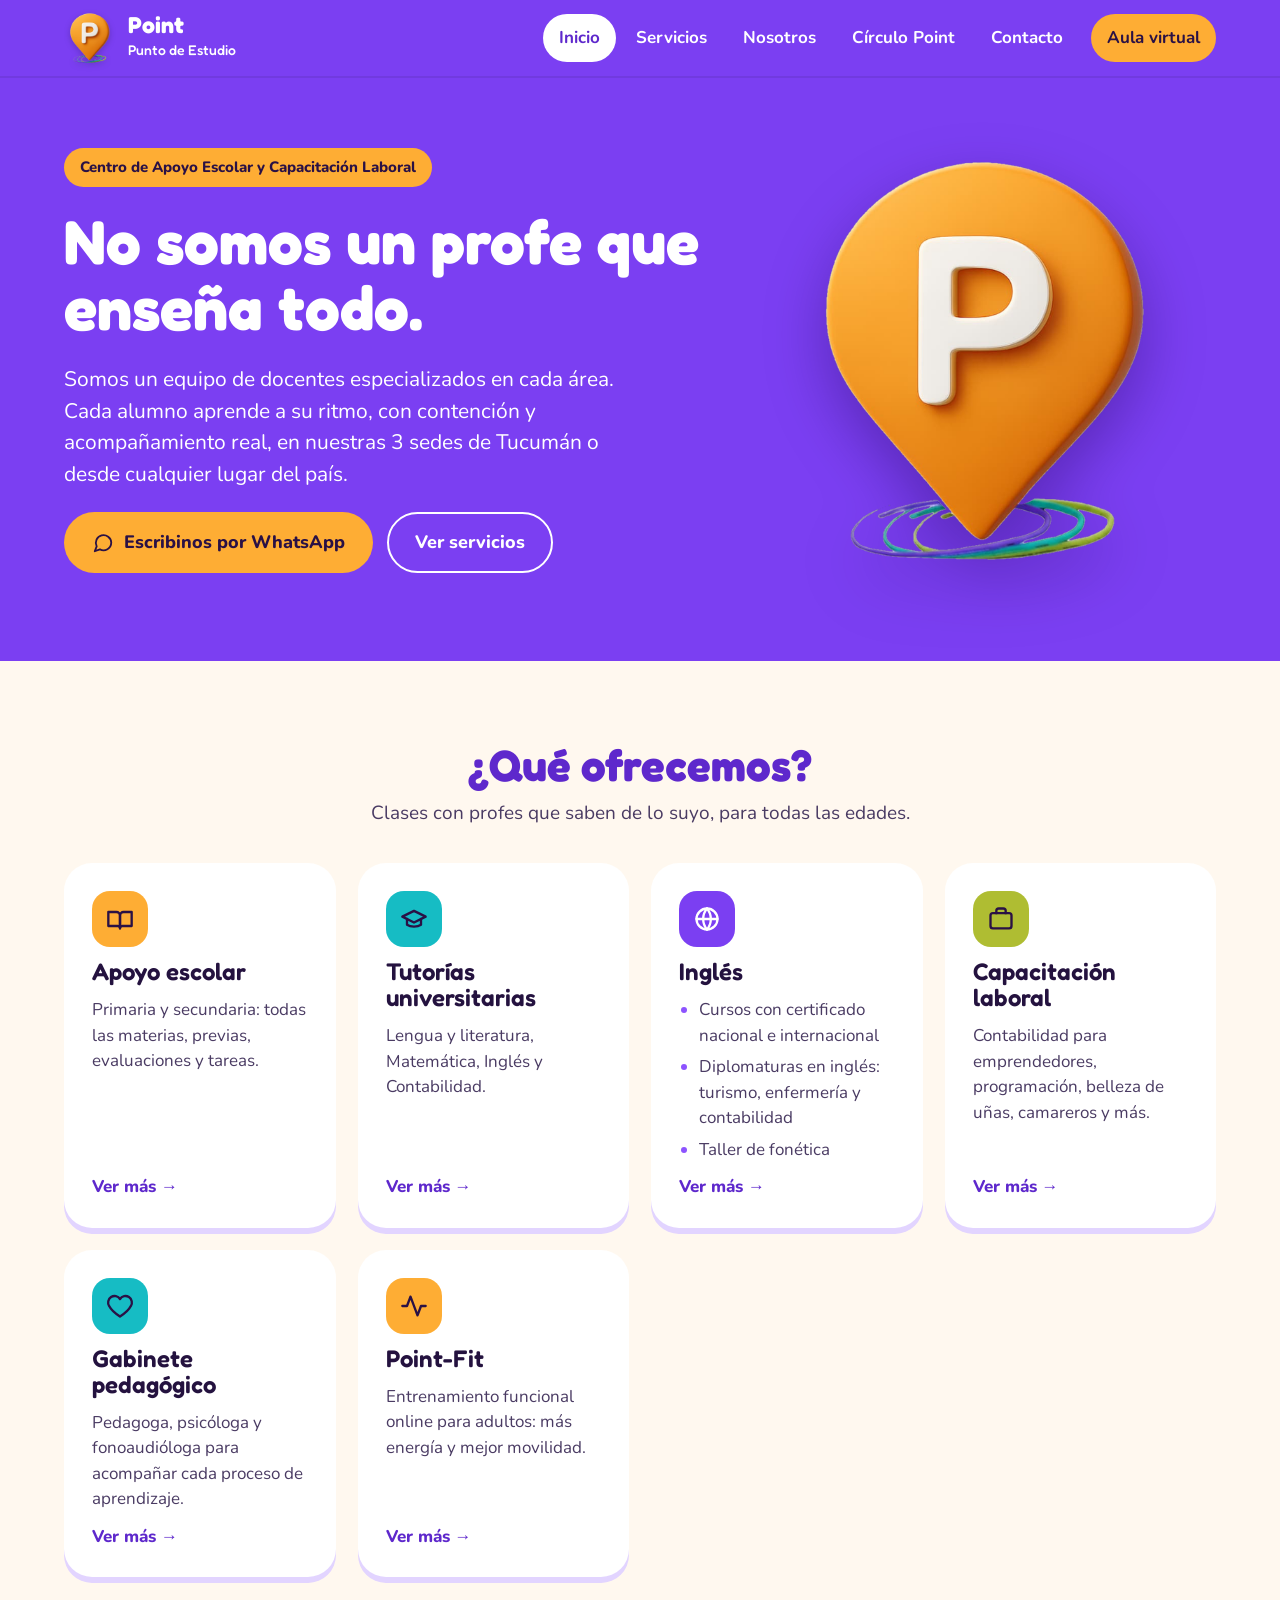
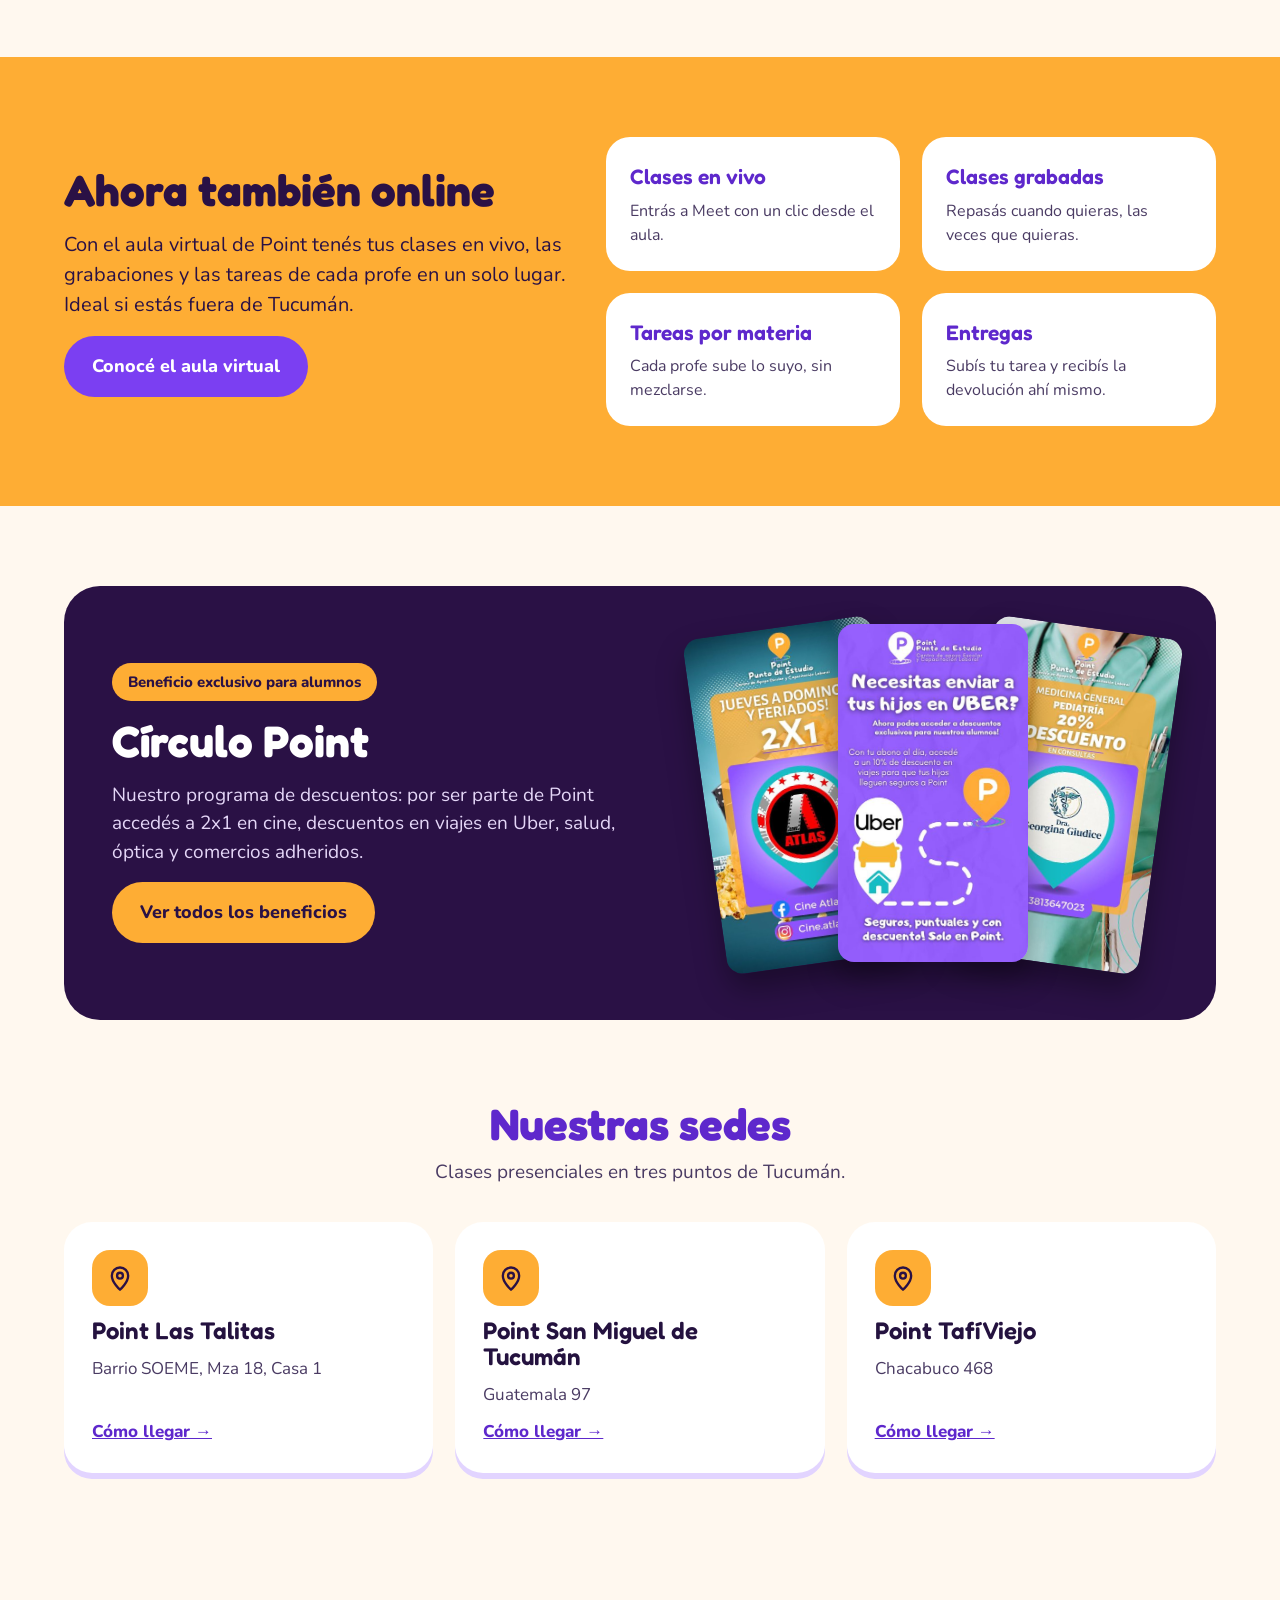
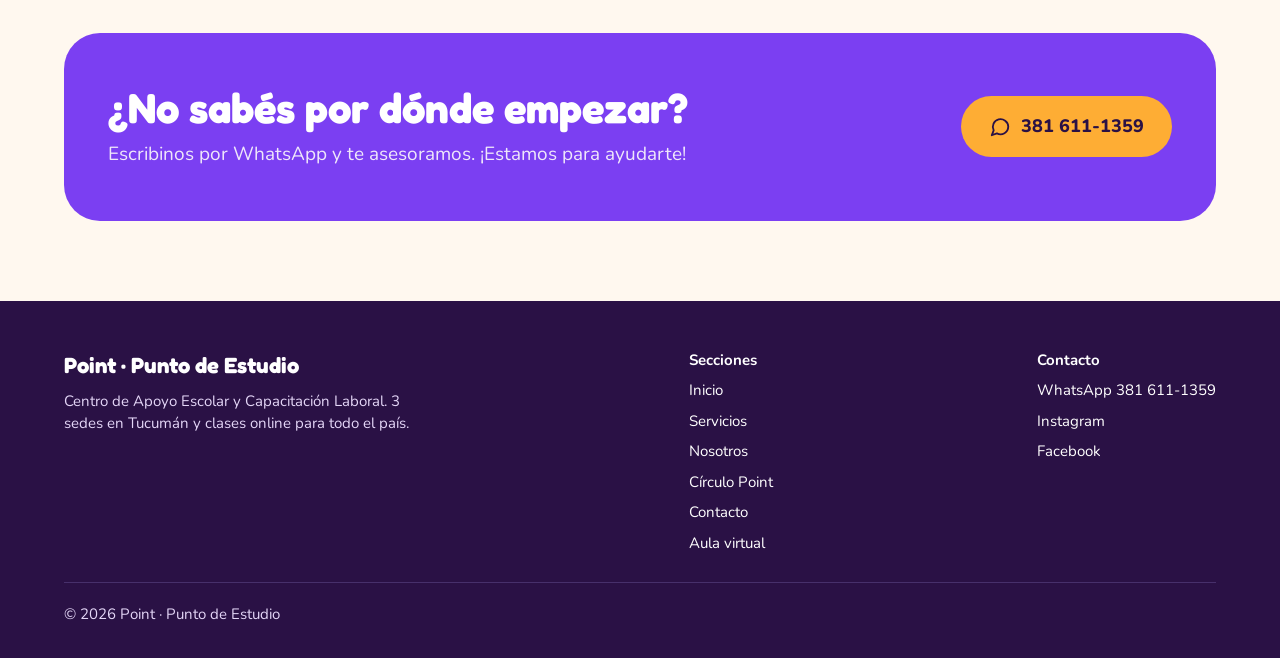
==== index.html @ 3c340137 "Add files via upload Web de Point" ====
<!doctype html>
<html lang="es">
<head>
<meta charset="utf-8">
<meta name="viewport" content="width=device-width, initial-scale=1">

<title>Point · Punto de Estudio — Apoyo Escolar y Capacitación Laboral</title>
<meta name="description" content="Centro de Apoyo Escolar y Capacitación Laboral en Tucumán. Docentes especializados por materia, presencial y online.">
<link rel="canonical" href="https://pointpde.com/">
<meta name="theme-color" content="#7B3FF2">
<link rel="icon" type="image/png" href="/favicon.png">
<link rel="apple-touch-icon" href="/logo.png">
<meta property="og:type" content="website">
<meta property="og:locale" content="es_AR">
<meta property="og:site_name" content="Point · Punto de Estudio">
<meta property="og:title" content="Point · Punto de Estudio — Apoyo Escolar y Capacitación Laboral">
<meta property="og:description" content="Centro de Apoyo Escolar y Capacitación Laboral en Tucumán. Docentes especializados por materia, presencial y online.">
<meta property="og:url" content="https://pointpde.com/">
<meta property="og:image" content="https://pointpde.com/logo.png">
<meta name="twitter:card" content="summary">
<link rel="preconnect" href="https://fonts.googleapis.com">
<link rel="preconnect" href="https://fonts.gstatic.com" crossorigin>
<link href="https://fonts.googleapis.com/css2?family=Fredoka:wght@500;600;700&family=Nunito:wght@400;600;700;800&display=swap" rel="stylesheet">
<link rel="stylesheet" href="styles.css">
</head>
<body>
<header class="header">
  <div class="wrap">
    <a class="brand" href="index.html"><img src="logo.png" alt="Logo de Point"><span><b>Point</b><small>Punto de Estudio</small></span></a>
    <button class="burger" type="button" aria-label="Abrir menú" aria-expanded="false" aria-controls="menu"><svg aria-hidden="true" width="26" height="26" viewBox="0 0 24 24" fill="none" stroke="currentColor" stroke-width="2" stroke-linecap="round" stroke-linejoin="round"><path d="M4 7h16M4 12h16M4 17h16"/></svg></button>
    <nav class="menu" id="menu" aria-label="Principal"><a href="index.html" class="activo" aria-current="page">Inicio</a><a href="servicios.html">Servicios</a><a href="nosotros.html">Nosotros</a><a href="circulo.html">Círculo Point</a><a href="contacto.html">Contacto</a><a class="btn-aula" href="aula.html">Aula virtual</a></nav>
  </div>
</header>
<main>
<section class="hero"><div class="wrap">
  <div class="texto">
    <span class="chip">Centro de Apoyo Escolar y Capacitación Laboral</span>
    <h1>No somos un profe que enseña todo.</h1>
    <p>Somos un equipo de docentes especializados en cada área. Cada alumno aprende a su ritmo, con contención y acompañamiento real, en nuestras 3 sedes de Tucumán o desde cualquier lugar del país.</p>
    <div class="acciones">
      <a class="btn btn-naranja" href="https://wa.me/5493816111359"><svg aria-hidden="true" width="22" height="22" viewBox="0 0 24 24" fill="none" stroke="currentColor" stroke-width="2" stroke-linecap="round" stroke-linejoin="round"><path d="M21 11.5a8.4 8.4 0 0 1-12.4 7.4L3 21l2.1-5.4A8.4 8.4 0 1 1 21 11.5z"/></svg> Escribinos por WhatsApp</a>
      <a class="btn btn-borde" href="servicios.html">Ver servicios</a>
    </div>
  </div>
  <div class="foto"><img src="logo.png" alt="Point Punto de Estudio"></div>
</div></section>

<section class="seccion"><div class="wrap">
  <div class="titulo centro"><h2>¿Qué ofrecemos?</h2><p>Clases con profes que saben de lo suyo, para todas las edades.</p></div>
  <div class="grid"><a class="card" href="servicios.html#escolar"><div class="icono i-naranja"><svg aria-hidden="true" width="28" height="28" viewBox="0 0 24 24" fill="none" stroke="currentColor" stroke-width="2" stroke-linecap="round" stroke-linejoin="round"><path d="M2 6h7a3 3 0 0 1 3 3v11a2 2 0 0 0-2-2H2z"/><path d="M22 6h-7a3 3 0 0 0-3 3v11a2 2 0 0 1 2-2h8z"/></svg></div><h3>Apoyo escolar</h3><p>Primaria y secundaria: todas las materias, previas, evaluaciones y tareas.</p><span class="mas">Ver más →</span></a><a class="card" href="servicios.html#universitario"><div class="icono i-turquesa"><svg aria-hidden="true" width="28" height="28" viewBox="0 0 24 24" fill="none" stroke="currentColor" stroke-width="2" stroke-linecap="round" stroke-linejoin="round"><path d="M22 10 12 5 2 10l10 5z"/><path d="M6 12v5c3 2 9 2 12 0v-5"/></svg></div><h3>Tutorías universitarias</h3><p>Lengua y literatura, Matemática, Inglés y Contabilidad.</p><span class="mas">Ver más →</span></a><a class="card" href="servicios.html#ingles"><div class="icono i-violeta"><svg aria-hidden="true" width="28" height="28" viewBox="0 0 24 24" fill="none" stroke="currentColor" stroke-width="2" stroke-linecap="round" stroke-linejoin="round"><circle cx="12" cy="12" r="9"/><path d="M3 12h18"/><path d="M12 3a14 14 0 0 1 0 18"/><path d="M12 3a14 14 0 0 0 0 18"/></svg></div><h3>Inglés</h3><ul class="lista"><li>Cursos con certificado nacional e internacional</li><li>Diplomaturas en inglés: turismo, enfermería y contabilidad</li><li>Taller de fonética</li></ul><span class="mas">Ver más →</span></a><a class="card" href="servicios.html#adultos"><div class="icono i-verde"><svg aria-hidden="true" width="28" height="28" viewBox="0 0 24 24" fill="none" stroke="currentColor" stroke-width="2" stroke-linecap="round" stroke-linejoin="round"><rect x="3" y="7" width="18" height="13" rx="2"/><path d="M8 7V5a2 2 0 0 1 2-2h4a2 2 0 0 1 2 2v2"/></svg></div><h3>Capacitación laboral</h3><p>Contabilidad para emprendedores, programación, belleza de uñas, camareros y más.</p><span class="mas">Ver más →</span></a><a class="card" href="servicios.html#gabinete"><div class="icono i-turquesa"><svg aria-hidden="true" width="28" height="28" viewBox="0 0 24 24" fill="none" stroke="currentColor" stroke-width="2" stroke-linecap="round" stroke-linejoin="round"><path d="M12 21s-7-4.5-9.3-9A5.3 5.3 0 0 1 12 6a5.3 5.3 0 0 1 9.3 6c-2.3 4.5-9.3 9-9.3 9z"/></svg></div><h3>Gabinete pedagógico</h3><p>Pedagoga, psicóloga y fonoaudióloga para acompañar cada proceso de aprendizaje.</p><span class="mas">Ver más →</span></a><a class="card" href="servicios.html#pointfit"><div class="icono i-naranja"><svg aria-hidden="true" width="28" height="28" viewBox="0 0 24 24" fill="none" stroke="currentColor" stroke-width="2" stroke-linecap="round" stroke-linejoin="round"><path d="M22 12h-4l-3 8L9 4l-3 8H2"/></svg></div><h3>Point-Fit</h3><p>Entrenamiento funcional online para adultos: más energía y mejor movilidad.</p><span class="mas">Ver más →</span></a></div>
</div></section>

<section class="seccion banda"><div class="wrap">
  <div class="lado">
    <h2>Ahora también online</h2>
    <p style="font-size:20px">Con el aula virtual de Point tenés tus clases en vivo, las grabaciones y las tareas de cada profe en un solo lugar. Ideal si estás fuera de Tucumán.</p>
    <div class="acciones"><a class="btn btn-violeta" href="aula.html">Conocé el aula virtual</a></div>
  </div>
  <div class="grid">
    <div class="mini"><b>Clases en vivo</b><span>Entrás a Meet con un clic desde el aula.</span></div>
    <div class="mini"><b>Clases grabadas</b><span>Repasás cuando quieras, las veces que quieras.</span></div>
    <div class="mini"><b>Tareas por materia</b><span>Cada profe sube lo suyo, sin mezclarse.</span></div>
    <div class="mini"><b>Entregas</b><span>Subís tu tarea y recibís la devolución ahí mismo.</span></div>
  </div>
</div></section>
<section class="seccion"><div class="wrap">
  <div class="circulo">
    <div class="lado">
      <span class="chip">Beneficio exclusivo para alumnos</span>
      <h2>Círculo Point</h2>
      <p>Nuestro programa de descuentos: por ser parte de Point accedés a 2x1 en cine, descuentos en viajes en Uber, salud, óptica y comercios adheridos.</p>
      <div class="acciones"><a class="btn btn-naranja" href="circulo.html">Ver todos los beneficios</a></div>
    </div>
    <a class="abanico" href="circulo.html" aria-label="Ver los beneficios de Círculo Point"><img src="circulo/cine-atlas-mini.jpg" alt="" width="420" height="747"><img src="circulo/uber-mini.jpg" alt="" width="420" height="747"><img src="circulo/dra-giudice-mini.jpg" alt="" width="420" height="747"></a>
  </div>
</div></section>
<section class="seccion" style="padding-top:0"><div class="wrap">
  <div class="titulo centro"><h2>Nuestras sedes</h2><p>Clases presenciales en tres puntos de Tucumán.</p></div>
  <div class="grid"><div class="card"><div class="icono i-naranja"><svg aria-hidden="true" width="28" height="28" viewBox="0 0 24 24" fill="none" stroke="currentColor" stroke-width="2" stroke-linecap="round" stroke-linejoin="round"><path d="M12 22s7-6.2 7-12a7 7 0 0 0-14 0c0 5.8 7 12 7 12z"/><circle cx="12" cy="10" r="2.5"/></svg></div><h3>Point Las Talitas</h3><p>Barrio SOEME, Mza 18, Casa 1</p><a class="mas" href="https://maps.app.goo.gl/w6DBD1nTL85X4Jgk9" target="_blank" rel="noopener">Cómo llegar →</a></div><div class="card"><div class="icono i-naranja"><svg aria-hidden="true" width="28" height="28" viewBox="0 0 24 24" fill="none" stroke="currentColor" stroke-width="2" stroke-linecap="round" stroke-linejoin="round"><path d="M12 22s7-6.2 7-12a7 7 0 0 0-14 0c0 5.8 7 12 7 12z"/><circle cx="12" cy="10" r="2.5"/></svg></div><h3>Point San Miguel de Tucumán</h3><p>Guatemala 97</p><a class="mas" href="https://www.google.com/maps/search/?api=1&query=Guatemala%2097%2C%20San%20Miguel%20de%20Tucum%C3%A1n" target="_blank" rel="noopener">Cómo llegar →</a></div><div class="card"><div class="icono i-naranja"><svg aria-hidden="true" width="28" height="28" viewBox="0 0 24 24" fill="none" stroke="currentColor" stroke-width="2" stroke-linecap="round" stroke-linejoin="round"><path d="M12 22s7-6.2 7-12a7 7 0 0 0-14 0c0 5.8 7 12 7 12z"/><circle cx="12" cy="10" r="2.5"/></svg></div><h3>Point Tafí Viejo</h3><p>Chacabuco 468</p><a class="mas" href="https://maps.app.goo.gl/cp3GAEoxcLqL2k2b9" target="_blank" rel="noopener">Cómo llegar →</a></div></div>
</div></section>
<section class="cta"><div class="wrap"><div class="caja">
  <div><h2>¿No sabés por dónde empezar?</h2><p>Escribinos por WhatsApp y te asesoramos. ¡Estamos para ayudarte!</p></div>
  <a class="btn btn-naranja" href="https://wa.me/5493816111359"><svg aria-hidden="true" width="22" height="22" viewBox="0 0 24 24" fill="none" stroke="currentColor" stroke-width="2" stroke-linecap="round" stroke-linejoin="round"><path d="M21 11.5a8.4 8.4 0 0 1-12.4 7.4L3 21l2.1-5.4A8.4 8.4 0 1 1 21 11.5z"/></svg> 381 611-1359</a>
</div></div></section>
</main>
<footer class="footer">
  <div class="wrap">
    <div class="cols">
      <div style="max-width:360px;display:flex;flex-direction:column;gap:8px">
        <b style="font-family:'Fredoka',sans-serif;font-size:22px">Point · Punto de Estudio</b>
        <span>Centro de Apoyo Escolar y Capacitación Laboral. 3 sedes en Tucumán y clases online para todo el país.</span>
      </div>
      <nav aria-label="Secciones"><b>Secciones</b><a href="index.html">Inicio</a><a href="servicios.html">Servicios</a><a href="nosotros.html">Nosotros</a><a href="circulo.html">Círculo Point</a><a href="contacto.html">Contacto</a><a href="aula.html">Aula virtual</a></nav>
      <nav aria-label="Contacto"><b>Contacto</b><a href="https://wa.me/5493816111359">WhatsApp 381 611-1359</a><a href="https://www.instagram.com/pointpuntodeestudio">Instagram</a><a href="https://www.facebook.com/point.puntodeestudio.5">Facebook</a></nav>
    </div>
    <div class="copy">© 2026 Point · Punto de Estudio</div>
  </div>
</footer>
<script src="main.js"></script>
</body>
</html>
---- styles.css ----
:root{
  /* paleta oficial Point: #FEAD34 #16BCC4 #8D53FF #AFBD32 */
  --marca:#8D53FF; --violeta:#7B3FF2; --violeta-osc:#5E28CC; --noche:#2A1145;
  --naranja:#FEAD34; --turquesa:#16BCC4; --verde:#AFBD32; --crema:#FFF8EF;
  --texto:#24123F; --suave:#4A3B63; --lila:#EFE7FA; --lila2:#F4EDFC;
  --radio:28px;
}
*{box-sizing:border-box}
html{scroll-behavior:smooth}
body{margin:0;font-family:'Nunito',sans-serif;color:var(--texto);background:var(--crema);font-size:17px;line-height:1.5}
img{max-width:100%;display:block}
h1,h2,h3{font-family:'Fredoka',sans-serif;line-height:1.08;margin:0}
p{margin:0}
a{color:var(--violeta-osc)}
a:focus-visible,button:focus-visible,input:focus-visible,select:focus-visible,textarea:focus-visible{outline:3px solid var(--naranja);outline-offset:3px}
.wrap{max-width:1200px;margin:0 auto;padding:0 24px}

/* ---------- header ---------- */
.header{background:var(--violeta);position:sticky;top:0;z-index:50;box-shadow:0 2px 0 rgba(0,0,0,.08)}
.header .wrap{display:flex;align-items:center;justify-content:space-between;gap:16px;min-height:76px}
.brand{display:flex;align-items:center;gap:12px;text-decoration:none;color:#fff}
.brand img{width:52px;height:52px;object-fit:contain;filter:drop-shadow(0 2px 3px rgba(0,0,0,.2))}
.brand b{font-family:'Fredoka',sans-serif;font-size:23px;line-height:1.05;display:block}
.brand small{font-family:'Fredoka',sans-serif;font-size:14px;font-weight:500}
.menu{display:flex;align-items:center;gap:4px}
.menu a{color:#fff;text-decoration:none;font-weight:700;padding:11px 16px;border-radius:999px}
.menu a:hover{background:rgba(255,255,255,.12)}
.menu a.activo{background:#fff;color:var(--violeta-osc)}
.menu a.btn-aula{background:var(--naranja);color:var(--noche);margin-left:8px}
.menu a.btn-aula.activo{box-shadow:0 0 0 3px #fff inset}
.burger{display:none;background:transparent;border:2px solid #fff;color:#fff;border-radius:12px;width:48px;height:48px;cursor:pointer;align-items:center;justify-content:center}
@media (max-width:900px){
  .burger{display:flex}
  .menu{display:none;position:absolute;left:0;right:0;top:76px;background:var(--violeta);flex-direction:column;align-items:stretch;padding:8px 16px 20px;gap:4px}
  .menu.abierto{display:flex}
  .menu a{padding:14px 16px}
  .menu a.btn-aula{margin:8px 0 0;text-align:center}
}

/* ---------- botones ---------- */
.btn{display:inline-flex;align-items:center;justify-content:center;gap:10px;font:inherit;font-weight:800;font-size:18px;text-decoration:none;padding:15px 26px;border-radius:999px;border:2px solid transparent;cursor:pointer}
.btn-naranja{background:var(--naranja);color:var(--noche)}
.btn-violeta{background:var(--violeta);color:#fff}
.btn-borde{border-color:currentColor;color:#fff;background:transparent}
.btn-borde-v{border-color:var(--violeta-osc);color:var(--violeta-osc);background:transparent}
.btn:hover{filter:brightness(1.05);transform:translateY(-1px)}
.acciones{display:flex;flex-wrap:wrap;gap:14px}

/* ---------- hero ---------- */
.hero{background:var(--violeta);color:#fff;padding:72px 0 88px}
.hero .wrap{display:flex;flex-wrap:wrap;align-items:center;gap:48px}
.hero .texto{flex:1 1 480px;display:flex;flex-direction:column;gap:22px}
.hero h1{font-size:62px}
.hero p{font-size:21px;max-width:580px}
.chip{align-self:flex-start;background:var(--naranja);color:var(--noche);font-weight:800;font-size:15px;padding:8px 16px;border-radius:999px}
.hero .foto{flex:1 1 300px;min-width:0;display:flex;justify-content:center}
.hero .foto img{width:420px;aspect-ratio:1/1;object-fit:contain;filter:drop-shadow(0 24px 30px rgba(30,0,80,.35));animation:flota 5s ease-in-out infinite}
@keyframes flota{0%,100%{transform:translateY(0)}50%{transform:translateY(-12px)}}
@media (prefers-reduced-motion:reduce){.hero .foto img{animation:none}}

/* cabecera de páginas internas */
.cabecera{background:var(--violeta);color:#fff;padding:56px 0 64px}
.cabecera .wrap{display:flex;flex-direction:column;gap:14px}
.cabecera h1{font-size:52px}
.cabecera p{font-size:20px;max-width:680px;color:#F1E9FC}
.migas{font-size:15px;color:#E4D6F7}
.migas a{color:#fff}

/* ---------- secciones ---------- */
.seccion{padding:80px 0}
.titulo{display:flex;flex-direction:column;gap:10px;margin-bottom:36px}
.titulo.centro{text-align:center;align-items:center}
.titulo h2{font-size:44px;color:var(--violeta-osc)}
.titulo p{font-size:19px;color:var(--suave);max-width:640px}
.grid{display:grid;grid-template-columns:repeat(auto-fit,minmax(260px,1fr));gap:22px}
.card{background:#fff;border-radius:var(--radio);padding:28px;display:flex;flex-direction:column;gap:12px;box-shadow:0 6px 0 #E2D4FF;text-decoration:none;color:inherit}
a.card:hover{transform:translateY(-3px);box-shadow:0 9px 0 #DCC8F5}
.card h3{font-size:24px;font-weight:600}
.card p{color:var(--suave)}
.card .mas{margin-top:auto;font-weight:800;color:var(--violeta-osc)}
.icono{width:56px;height:56px;border-radius:18px;display:flex;align-items:center;justify-content:center}
.i-naranja{background:var(--naranja);color:var(--noche)}
.i-violeta{background:var(--violeta);color:#fff}
.i-turquesa{background:var(--turquesa);color:var(--noche)}
.i-verde{background:var(--verde);color:var(--noche)}

.banda{background:var(--naranja);color:var(--noche)}
.banda .wrap{display:flex;flex-wrap:wrap;gap:32px;align-items:center}
.banda h2{font-size:44px}
.banda .lado{flex:1 1 420px;display:flex;flex-direction:column;gap:16px}
.banda .grid{flex:1 1 520px}
.mini{background:#fff;border-radius:24px;padding:24px;display:flex;flex-direction:column;gap:6px}
.mini b{font-family:'Fredoka',sans-serif;font-size:21px;color:var(--violeta-osc);font-weight:600}
.mini span{color:var(--suave);font-size:16px}

.cta{padding:80px 0}
.cta .caja{background:var(--violeta);color:#fff;border-radius:36px;padding:52px 44px;display:flex;flex-wrap:wrap;align-items:center;justify-content:space-between;gap:28px}
.cta h2{font-size:42px}
.cta p{color:#EFE7FA;font-size:19px;margin-top:10px}

/* ---------- pestañas ---------- */
.tabs{display:flex;flex-wrap:wrap;gap:10px;margin-bottom:28px}
.tab{font:inherit;font-weight:800;font-size:17px;padding:12px 22px;border-radius:999px;border:2px solid var(--marca);background:#fff;color:var(--violeta-osc);cursor:pointer}
.tab[aria-selected="true"]{background:var(--violeta-osc);color:#fff}
.panel[hidden]{display:none}
.detalle{display:flex;flex-wrap:wrap;gap:28px;background:#fff;border-radius:var(--radio);padding:36px;box-shadow:0 6px 0 #EADCF9}
.detalle .info{flex:1 1 420px;display:flex;flex-direction:column;gap:14px}
.detalle h3{font-size:34px;color:var(--violeta-osc)}
.detalle ul{margin:0;padding:0;list-style:none;display:flex;flex-direction:column;gap:10px}
.detalle li{display:flex;gap:10px;align-items:flex-start}
.detalle li::before{content:"";flex:0 0 10px;height:10px;border-radius:50%;background:var(--turquesa);margin-top:8px}
.detalle .lateral{flex:1 1 280px;background:var(--lila2);border-radius:22px;padding:26px;display:flex;flex-direction:column;gap:12px;align-self:flex-start}
.detalle .lateral b{font-family:'Fredoka',sans-serif;font-size:20px}
.tags{display:flex;flex-wrap:wrap;gap:8px}
.tags span{background:#fff;border-radius:999px;padding:7px 14px;font-weight:700;font-size:15px}

/* pasos */
.pasos{display:grid;grid-template-columns:repeat(auto-fit,minmax(240px,1fr));gap:22px}
.paso{background:#fff;border-radius:var(--radio);padding:28px;display:flex;flex-direction:column;gap:10px}
.paso .n{width:48px;height:48px;border-radius:14px;background:var(--turquesa);color:var(--noche);font-family:'Fredoka',sans-serif;font-size:22px;font-weight:700;display:flex;align-items:center;justify-content:center}
.paso h3{font-size:22px;font-weight:600}
.paso p{color:var(--suave)}

/* ---------- aula ---------- */
.oscuro{background:var(--noche);color:#fff}
.oscuro .titulo h2{color:#fff}
.oscuro .titulo p{color:#E4D6F7}
.ventana{background:#fff;color:var(--texto);border-radius:24px;overflow:hidden;border:6px solid var(--marca)}
.barra{background:var(--lila);padding:12px 18px;display:flex;align-items:center;gap:8px}
.barra i{width:12px;height:12px;border-radius:50%;background:#C9B6E8}
.barra span{margin-left:10px;background:#fff;border-radius:8px;padding:5px 14px;font-size:14px;color:var(--suave)}
.app{display:flex;flex-wrap:wrap;min-height:560px}
.app aside{flex:1 1 220px;background:var(--violeta);color:#fff;padding:24px;display:flex;flex-direction:column;gap:6px}
.app aside .marca{display:flex;align-items:center;gap:10px;margin-bottom:14px;font-family:'Fredoka',sans-serif;font-size:20px;font-weight:600}
.app aside .marca img{width:42px;height:42px;object-fit:contain}
.nav-app{font:inherit;font-weight:700;color:#fff;background:transparent;border:0;text-align:left;padding:12px 14px;border-radius:12px;cursor:pointer}
.nav-app:hover{background:rgba(255,255,255,.1)}
.nav-app[aria-selected="true"]{background:var(--naranja);color:var(--noche)}
.app .contenido{flex:999 1 560px;min-width:0;padding:28px;background:var(--crema);display:flex;flex-direction:column;gap:20px}
.app .contenido h3{font-size:28px;font-weight:600}
.envivo{background:var(--violeta);color:#fff;border-radius:20px;padding:22px;display:flex;flex-wrap:wrap;align-items:center;justify-content:space-between;gap:16px}
.envivo small{font-weight:800;color:var(--naranja);text-transform:uppercase;letter-spacing:.06em;font-size:14px}
.envivo b{display:block;font-size:22px}
.envivo span{color:#E4D6F7;font-size:15px}
.blanco{background:#fff;border-radius:20px;padding:20px;display:flex;flex-direction:column;gap:12px}
.video{background:var(--noche);border-radius:14px;height:150px;display:flex;align-items:center;justify-content:center}
.play{width:56px;height:56px;border-radius:50%;background:var(--naranja);color:var(--noche);display:flex;align-items:center;justify-content:center}
.fila{display:flex;justify-content:space-between;gap:10px;padding:12px 14px;border-radius:12px;background:var(--lila2);font-weight:700}
.fila em{font-style:normal;font-weight:800;color:#8A3B00}
.estado{font-size:14px;font-weight:800;padding:4px 10px;border-radius:999px;background:var(--verde);color:var(--noche)}
.estado.pend{background:#FFF0DC;color:#8A3B00}

.login{max-width:440px;margin:0 auto;background:#fff;border-radius:var(--radio);padding:36px;display:flex;flex-direction:column;gap:16px;box-shadow:0 6px 0 #EADCF9}
.login h2{font-size:32px;color:var(--violeta-osc)}
.aviso{background:var(--lila2);border-radius:14px;padding:14px 16px;font-size:15px;color:var(--suave)}

/* ---------- formularios ---------- */
.form{display:grid;grid-template-columns:repeat(auto-fit,minmax(220px,1fr));gap:16px;background:#fff;border-radius:var(--radio);padding:32px;box-shadow:0 6px 0 #EADCF9}
.form label{display:flex;flex-direction:column;gap:6px;font-weight:800;font-size:15px}
.form .full{grid-column:1/-1}
input,select,textarea{font:inherit;font-weight:400;padding:13px 14px;border:2px solid #DCCDF0;border-radius:14px;background:#fff;color:var(--texto)}
.contacto{display:flex;flex-wrap:wrap;gap:40px}
.contacto .datos{flex:1 1 320px;display:flex;flex-direction:column;gap:18px}
.contacto .form{flex:2 1 480px}
.dato{background:#fff;border-radius:22px;padding:20px 22px;display:flex;gap:14px;align-items:center}
.dato b{display:block}

/* ---------- footer ---------- */
.footer{background:var(--noche);color:#E4D6F7;padding:48px 0 32px;font-size:15px}
.footer .cols{display:flex;flex-wrap:wrap;justify-content:space-between;gap:28px}
.footer b{color:#fff}
.footer a{color:#fff;text-decoration:none}
.footer nav{display:flex;flex-direction:column;gap:8px}
.footer .copy{border-top:1px solid #47306B;margin-top:28px;padding-top:20px}

@media (max-width:720px){
  .hero h1{font-size:42px}
  .cabecera h1{font-size:38px}
  .titulo h2,.banda h2,.cta h2{font-size:32px}
  .seccion,.cta{padding:56px 0}
  .cta .caja,.detalle{padding:32px 22px}
  .app .contenido{padding:20px}
}

.lista{margin:0;padding:0 0 0 20px;color:var(--suave);display:flex;flex-direction:column;gap:6px}
.lista li::marker{color:var(--marca)}

.circulo{overflow:hidden;background:var(--noche);color:#fff;border-radius:36px;padding:48px;display:flex;flex-wrap:wrap;gap:36px;align-items:center}
.circulo .lado{flex:1 1 380px;display:flex;flex-direction:column;gap:16px}
.circulo h2{font-size:44px;color:#fff}
.circulo p{font-size:19px;color:#E4D6F7}
.circulo-img{flex:1 1 300px;min-height:240px;border:3px dashed #6B4FA0;border-radius:24px;display:flex;flex-direction:column;gap:14px;align-items:center;justify-content:center;color:#CBB8EE;font-weight:700}
@media (max-width:720px){.circulo{padding:32px 22px}.circulo h2{font-size:32px}}

.equipo{display:grid;grid-template-columns:repeat(auto-fill,minmax(220px,1fr));gap:20px}
.equipo figure{margin:0;border-radius:22px;overflow:hidden;box-shadow:0 6px 0 #E2D4FF;background:#fff}
.equipo img{width:100%;height:auto;display:block}
@media (max-width:520px){.equipo{grid-template-columns:repeat(2,minmax(0,1fr));gap:12px}.equipo figure{border-radius:14px}}

.abanico{flex:1 1 300px;min-height:300px;position:relative;display:flex;justify-content:center;align-items:center}
.abanico img{width:42%;max-width:190px;height:auto;border-radius:16px;box-shadow:0 16px 30px rgba(0,0,0,.35);position:relative}
.abanico img:nth-child(1){transform:rotate(-8deg) translateX(30%);z-index:1}
.abanico img:nth-child(2){z-index:3;transform:translateY(-10px)}
.abanico img:nth-child(3){transform:rotate(8deg) translateX(-30%);z-index:2}
.abanico:hover img:nth-child(2){transform:translateY(-18px)}
.intro-panel{font-size:18px;color:var(--suave);margin:0 0 22px;max-width:720px}
.beneficios{display:grid;grid-template-columns:repeat(auto-fill,minmax(200px,1fr));gap:18px}
.beneficio{padding:0;border:0;background:#fff;border-radius:20px;overflow:hidden;cursor:zoom-in;box-shadow:0 6px 0 #E2D4FF;aspect-ratio:9/16;display:block}
.beneficio img{width:100%;height:100%;object-fit:cover;display:block;transition:transform .2s}
.beneficio:hover img{transform:scale(1.03)}
.visor{border:0;padding:0;background:transparent;max-width:min(92vw,520px);width:100%}
.visor::backdrop{background:rgba(20,6,40,.85)}
.visor img{width:100%;max-height:82vh;object-fit:contain;border-radius:18px;display:block}
.visor p{color:#fff;text-align:center;margin-top:12px;font-weight:700}
.visor .cerrar{position:absolute;top:8px;right:8px;width:48px;height:48px;border-radius:50%;border:0;background:#fff;color:var(--noche);font-size:30px;line-height:1;cursor:pointer}
@media (max-width:520px){.beneficios{grid-template-columns:repeat(2,minmax(0,1fr));gap:12px}.beneficio{border-radius:14px}}
.menu a{white-space:nowrap}
@media (min-width:901px) and (max-width:1150px){.menu a{padding:10px 11px;font-size:15px}.brand small{display:none}}
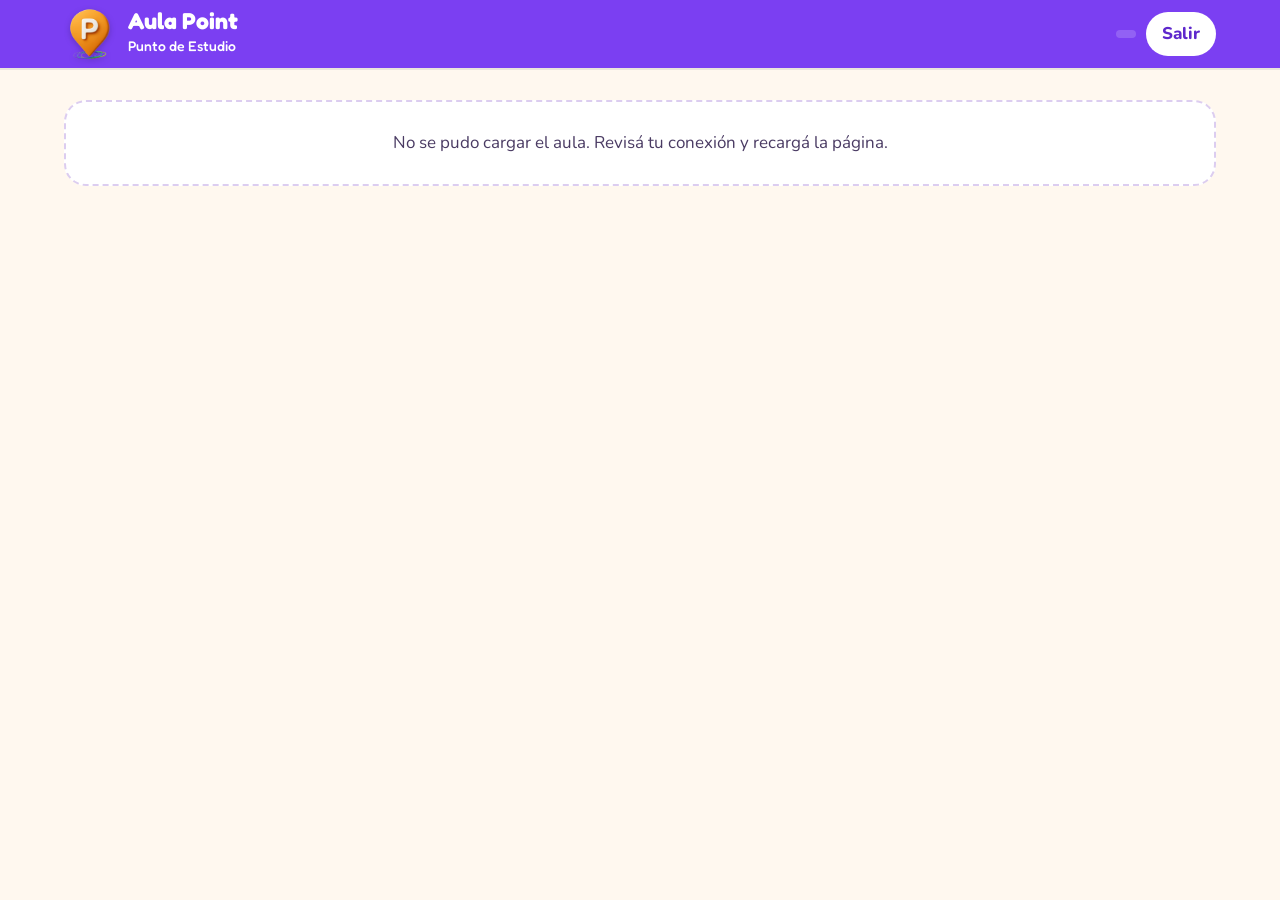
==== commit 3eb74dc0: "Add files via upload aula actualizada" ====
--- a/index.html
+++ b/index.html
@@ -3,99 +3,33 @@
 <head>
 <meta charset="utf-8">
 <meta name="viewport" content="width=device-width, initial-scale=1">
-
-<title>Point · Punto de Estudio — Apoyo Escolar y Capacitación Laboral</title>
-<meta name="description" content="Centro de Apoyo Escolar y Capacitación Laboral en Tucumán. Docentes especializados por materia, presencial y online.">
-<link rel="canonical" href="https://pointpde.com/">
+<title>Aula virtual · Point Punto de Estudio</title>
+<meta name="description" content="Aula virtual de Point: clases en vivo, grabaciones y tareas.">
+<meta name="robots" content="noindex">
 <meta name="theme-color" content="#7B3FF2">
 <link rel="icon" type="image/png" href="/favicon.png">
-<link rel="apple-touch-icon" href="/logo.png">
-<meta property="og:type" content="website">
-<meta property="og:locale" content="es_AR">
-<meta property="og:site_name" content="Point · Punto de Estudio">
-<meta property="og:title" content="Point · Punto de Estudio — Apoyo Escolar y Capacitación Laboral">
-<meta property="og:description" content="Centro de Apoyo Escolar y Capacitación Laboral en Tucumán. Docentes especializados por materia, presencial y online.">
-<meta property="og:url" content="https://pointpde.com/">
-<meta property="og:image" content="https://pointpde.com/logo.png">
-<meta name="twitter:card" content="summary">
 <link rel="preconnect" href="https://fonts.googleapis.com">
 <link rel="preconnect" href="https://fonts.gstatic.com" crossorigin>
 <link href="https://fonts.googleapis.com/css2?family=Fredoka:wght@500;600;700&family=Nunito:wght@400;600;700;800&display=swap" rel="stylesheet">
-<link rel="stylesheet" href="styles.css">
+<link rel="stylesheet" href="/styles.css">
+<link rel="stylesheet" href="aula.css">
 </head>
-<body>
+<body class="aula">
 <header class="header">
   <div class="wrap">
-    <a class="brand" href="index.html"><img src="logo.png" alt="Logo de Point"><span><b>Point</b><small>Punto de Estudio</small></span></a>
-    <button class="burger" type="button" aria-label="Abrir menú" aria-expanded="false" aria-controls="menu"><svg aria-hidden="true" width="26" height="26" viewBox="0 0 24 24" fill="none" stroke="currentColor" stroke-width="2" stroke-linecap="round" stroke-linejoin="round"><path d="M4 7h16M4 12h16M4 17h16"/></svg></button>
-    <nav class="menu" id="menu" aria-label="Principal"><a href="index.html" class="activo" aria-current="page">Inicio</a><a href="servicios.html">Servicios</a><a href="nosotros.html">Nosotros</a><a href="circulo.html">Círculo Point</a><a href="contacto.html">Contacto</a><a class="btn-aula" href="aula.html">Aula virtual</a></nav>
+    <a class="brand" href="/"><img src="/logo.png" alt="Point"><span><b>Aula Point</b><small>Punto de Estudio</small></span></a>
+    <div class="usuario" id="usuario" hidden>
+      <span id="usuario-nombre"></span>
+      <span class="rol" id="usuario-rol"></span>
+      <button class="btn-salir" type="button" id="btn-salir">Salir</button>
+    </div>
   </div>
 </header>
-<main>
-<section class="hero"><div class="wrap">
-  <div class="texto">
-    <span class="chip">Centro de Apoyo Escolar y Capacitación Laboral</span>
-    <h1>No somos un profe que enseña todo.</h1>
-    <p>Somos un equipo de docentes especializados en cada área. Cada alumno aprende a su ritmo, con contención y acompañamiento real, en nuestras 3 sedes de Tucumán o desde cualquier lugar del país.</p>
-    <div class="acciones">
-      <a class="btn btn-naranja" href="https://wa.me/5493816111359"><svg aria-hidden="true" width="22" height="22" viewBox="0 0 24 24" fill="none" stroke="currentColor" stroke-width="2" stroke-linecap="round" stroke-linejoin="round"><path d="M21 11.5a8.4 8.4 0 0 1-12.4 7.4L3 21l2.1-5.4A8.4 8.4 0 1 1 21 11.5z"/></svg> Escribinos por WhatsApp</a>
-      <a class="btn btn-borde" href="servicios.html">Ver servicios</a>
-    </div>
-  </div>
-  <div class="foto"><img src="logo.png" alt="Point Punto de Estudio"></div>
-</div></section>
-
-<section class="seccion"><div class="wrap">
-  <div class="titulo centro"><h2>¿Qué ofrecemos?</h2><p>Clases con profes que saben de lo suyo, para todas las edades.</p></div>
-  <div class="grid"><a class="card" href="servicios.html#escolar"><div class="icono i-naranja"><svg aria-hidden="true" width="28" height="28" viewBox="0 0 24 24" fill="none" stroke="currentColor" stroke-width="2" stroke-linecap="round" stroke-linejoin="round"><path d="M2 6h7a3 3 0 0 1 3 3v11a2 2 0 0 0-2-2H2z"/><path d="M22 6h-7a3 3 0 0 0-3 3v11a2 2 0 0 1 2-2h8z"/></svg></div><h3>Apoyo escolar</h3><p>Primaria y secundaria: todas las materias, previas, evaluaciones y tareas.</p><span class="mas">Ver más →</span></a><a class="card" href="servicios.html#universitario"><div class="icono i-turquesa"><svg aria-hidden="true" width="28" height="28" viewBox="0 0 24 24" fill="none" stroke="currentColor" stroke-width="2" stroke-linecap="round" stroke-linejoin="round"><path d="M22 10 12 5 2 10l10 5z"/><path d="M6 12v5c3 2 9 2 12 0v-5"/></svg></div><h3>Tutorías universitarias</h3><p>Lengua y literatura, Matemática, Inglés y Contabilidad.</p><span class="mas">Ver más →</span></a><a class="card" href="servicios.html#ingles"><div class="icono i-violeta"><svg aria-hidden="true" width="28" height="28" viewBox="0 0 24 24" fill="none" stroke="currentColor" stroke-width="2" stroke-linecap="round" stroke-linejoin="round"><circle cx="12" cy="12" r="9"/><path d="M3 12h18"/><path d="M12 3a14 14 0 0 1 0 18"/><path d="M12 3a14 14 0 0 0 0 18"/></svg></div><h3>Inglés</h3><ul class="lista"><li>Cursos con certificado nacional e internacional</li><li>Diplomaturas en inglés: turismo, enfermería y contabilidad</li><li>Taller de fonética</li></ul><span class="mas">Ver más →</span></a><a class="card" href="servicios.html#adultos"><div class="icono i-verde"><svg aria-hidden="true" width="28" height="28" viewBox="0 0 24 24" fill="none" stroke="currentColor" stroke-width="2" stroke-linecap="round" stroke-linejoin="round"><rect x="3" y="7" width="18" height="13" rx="2"/><path d="M8 7V5a2 2 0 0 1 2-2h4a2 2 0 0 1 2 2v2"/></svg></div><h3>Capacitación laboral</h3><p>Contabilidad para emprendedores, programación, belleza de uñas, camareros y más.</p><span class="mas">Ver más →</span></a><a class="card" href="servicios.html#gabinete"><div class="icono i-turquesa"><svg aria-hidden="true" width="28" height="28" viewBox="0 0 24 24" fill="none" stroke="currentColor" stroke-width="2" stroke-linecap="round" stroke-linejoin="round"><path d="M12 21s-7-4.5-9.3-9A5.3 5.3 0 0 1 12 6a5.3 5.3 0 0 1 9.3 6c-2.3 4.5-9.3 9-9.3 9z"/></svg></div><h3>Gabinete pedagógico</h3><p>Pedagoga, psicóloga y fonoaudióloga para acompañar cada proceso de aprendizaje.</p><span class="mas">Ver más →</span></a><a class="card" href="servicios.html#pointfit"><div class="icono i-naranja"><svg aria-hidden="true" width="28" height="28" viewBox="0 0 24 24" fill="none" stroke="currentColor" stroke-width="2" stroke-linecap="round" stroke-linejoin="round"><path d="M22 12h-4l-3 8L9 4l-3 8H2"/></svg></div><h3>Point-Fit</h3><p>Entrenamiento funcional online para adultos: más energía y mejor movilidad.</p><span class="mas">Ver más →</span></a></div>
-</div></section>
-
-<section class="seccion banda"><div class="wrap">
-  <div class="lado">
-    <h2>Ahora también online</h2>
-    <p style="font-size:20px">Con el aula virtual de Point tenés tus clases en vivo, las grabaciones y las tareas de cada profe en un solo lugar. Ideal si estás fuera de Tucumán.</p>
-    <div class="acciones"><a class="btn btn-violeta" href="aula.html">Conocé el aula virtual</a></div>
-  </div>
-  <div class="grid">
-    <div class="mini"><b>Clases en vivo</b><span>Entrás a Meet con un clic desde el aula.</span></div>
-    <div class="mini"><b>Clases grabadas</b><span>Repasás cuando quieras, las veces que quieras.</span></div>
-    <div class="mini"><b>Tareas por materia</b><span>Cada profe sube lo suyo, sin mezclarse.</span></div>
-    <div class="mini"><b>Entregas</b><span>Subís tu tarea y recibís la devolución ahí mismo.</span></div>
-  </div>
-</div></section>
-<section class="seccion"><div class="wrap">
-  <div class="circulo">
-    <div class="lado">
-      <span class="chip">Beneficio exclusivo para alumnos</span>
-      <h2>Círculo Point</h2>
-      <p>Nuestro programa de descuentos: por ser parte de Point accedés a 2x1 en cine, descuentos en viajes en Uber, salud, óptica y comercios adheridos.</p>
-      <div class="acciones"><a class="btn btn-naranja" href="circulo.html">Ver todos los beneficios</a></div>
-    </div>
-    <a class="abanico" href="circulo.html" aria-label="Ver los beneficios de Círculo Point"><img src="circulo/cine-atlas-mini.jpg" alt="" width="420" height="747"><img src="circulo/uber-mini.jpg" alt="" width="420" height="747"><img src="circulo/dra-giudice-mini.jpg" alt="" width="420" height="747"></a>
-  </div>
-</div></section>
-<section class="seccion" style="padding-top:0"><div class="wrap">
-  <div class="titulo centro"><h2>Nuestras sedes</h2><p>Clases presenciales en tres puntos de Tucumán.</p></div>
-  <div class="grid"><div class="card"><div class="icono i-naranja"><svg aria-hidden="true" width="28" height="28" viewBox="0 0 24 24" fill="none" stroke="currentColor" stroke-width="2" stroke-linecap="round" stroke-linejoin="round"><path d="M12 22s7-6.2 7-12a7 7 0 0 0-14 0c0 5.8 7 12 7 12z"/><circle cx="12" cy="10" r="2.5"/></svg></div><h3>Point Las Talitas</h3><p>Barrio SOEME, Mza 18, Casa 1</p><a class="mas" href="https://maps.app.goo.gl/w6DBD1nTL85X4Jgk9" target="_blank" rel="noopener">Cómo llegar →</a></div><div class="card"><div class="icono i-naranja"><svg aria-hidden="true" width="28" height="28" viewBox="0 0 24 24" fill="none" stroke="currentColor" stroke-width="2" stroke-linecap="round" stroke-linejoin="round"><path d="M12 22s7-6.2 7-12a7 7 0 0 0-14 0c0 5.8 7 12 7 12z"/><circle cx="12" cy="10" r="2.5"/></svg></div><h3>Point San Miguel de Tucumán</h3><p>Guatemala 97</p><a class="mas" href="https://www.google.com/maps/search/?api=1&query=Guatemala%2097%2C%20San%20Miguel%20de%20Tucum%C3%A1n" target="_blank" rel="noopener">Cómo llegar →</a></div><div class="card"><div class="icono i-naranja"><svg aria-hidden="true" width="28" height="28" viewBox="0 0 24 24" fill="none" stroke="currentColor" stroke-width="2" stroke-linecap="round" stroke-linejoin="round"><path d="M12 22s7-6.2 7-12a7 7 0 0 0-14 0c0 5.8 7 12 7 12z"/><circle cx="12" cy="10" r="2.5"/></svg></div><h3>Point Tafí Viejo</h3><p>Chacabuco 468</p><a class="mas" href="https://maps.app.goo.gl/cp3GAEoxcLqL2k2b9" target="_blank" rel="noopener">Cómo llegar →</a></div></div>
-</div></section>
-<section class="cta"><div class="wrap"><div class="caja">
-  <div><h2>¿No sabés por dónde empezar?</h2><p>Escribinos por WhatsApp y te asesoramos. ¡Estamos para ayudarte!</p></div>
-  <a class="btn btn-naranja" href="https://wa.me/5493816111359"><svg aria-hidden="true" width="22" height="22" viewBox="0 0 24 24" fill="none" stroke="currentColor" stroke-width="2" stroke-linecap="round" stroke-linejoin="round"><path d="M21 11.5a8.4 8.4 0 0 1-12.4 7.4L3 21l2.1-5.4A8.4 8.4 0 1 1 21 11.5z"/></svg> 381 611-1359</a>
-</div></div></section>
+<nav class="tabs-aula" id="nav" aria-label="Secciones del aula" hidden><div class="wrap" id="nav-links"></div></nav>
+<main id="app" class="wrap app-main" tabindex="-1">
+  <div class="cargando" role="status">Cargando…</div>
 </main>
-<footer class="footer">
-  <div class="wrap">
-    <div class="cols">
-      <div style="max-width:360px;display:flex;flex-direction:column;gap:8px">
-        <b style="font-family:'Fredoka',sans-serif;font-size:22px">Point · Punto de Estudio</b>
-        <span>Centro de Apoyo Escolar y Capacitación Laboral. 3 sedes en Tucumán y clases online para todo el país.</span>
-      </div>
-      <nav aria-label="Secciones"><b>Secciones</b><a href="index.html">Inicio</a><a href="servicios.html">Servicios</a><a href="nosotros.html">Nosotros</a><a href="circulo.html">Círculo Point</a><a href="contacto.html">Contacto</a><a href="aula.html">Aula virtual</a></nav>
-      <nav aria-label="Contacto"><b>Contacto</b><a href="https://wa.me/5493816111359">WhatsApp 381 611-1359</a><a href="https://www.instagram.com/pointpuntodeestudio">Instagram</a><a href="https://www.facebook.com/point.puntodeestudio.5">Facebook</a></nav>
-    </div>
-    <div class="copy">© 2026 Point · Punto de Estudio</div>
-  </div>
-</footer>
-<script src="main.js"></script>
+<div class="aviso-flotante" id="toast" role="status" aria-live="polite" hidden></div>
+<script type="module" src="app.js"></script>
 </body>
 </html>
--- a/aula.css
+++ b/aula.css
@@ -0,0 +1,100 @@
+/* Aula Point: estilos propios (usa las variables de /styles.css) */
+body.aula{background:var(--crema)}
+.aula .header .wrap{min-height:68px}
+.usuario{display:flex;align-items:center;gap:10px;color:#fff;font-weight:700;flex-wrap:wrap;justify-content:flex-end}
+.usuario .rol{background:rgba(255,255,255,.18);border-radius:999px;padding:4px 10px;font-size:13px;text-transform:capitalize}
+.btn-salir{font:inherit;font-weight:800;background:#fff;color:var(--violeta-osc);border:0;border-radius:999px;padding:9px 16px;cursor:pointer}
+.tabs-aula{background:#fff;border-bottom:1px solid #E7DDF8;position:sticky;top:68px;z-index:40}
+.tabs-aula .wrap{display:flex;gap:4px;overflow-x:auto;padding-top:8px;padding-bottom:8px;scrollbar-width:thin}
+.tabs-aula a{white-space:nowrap;text-decoration:none;font-weight:800;color:var(--suave);padding:10px 16px;border-radius:999px}
+.tabs-aula a:hover{background:var(--lila2)}
+.tabs-aula a.activo{background:var(--violeta);color:#fff}
+.tabs-aula .cuenta{background:var(--naranja);color:var(--noche);border-radius:999px;padding:1px 8px;font-size:13px;margin-left:6px}
+.app-main{padding-top:32px;padding-bottom:80px;min-height:60vh;outline:none}
+.cargando{padding:60px 0;text-align:center;color:var(--suave);font-weight:700}
+
+.titulo-aula{display:flex;flex-wrap:wrap;align-items:flex-end;justify-content:space-between;gap:14px;margin-bottom:22px}
+.titulo-aula h1{font-size:38px;color:var(--violeta-osc)}
+.titulo-aula p{color:var(--suave);margin-top:6px}
+.sub{font-family:'Fredoka',sans-serif;font-size:24px;font-weight:600;margin:30px 0 14px}
+.caja{background:#fff;border-radius:22px;padding:22px;box-shadow:0 4px 0 #E2D4FF}
+.app-main .lista{display:flex;flex-direction:column;gap:14px;padding:0;margin:0;color:inherit}
+.grid-aula{display:grid;grid-template-columns:repeat(auto-fill,minmax(260px,1fr));gap:16px}
+.vacio{background:#fff;border:2px dashed #DCCDF0;border-radius:22px;padding:28px;text-align:center;color:var(--suave)}
+.chip-s{display:inline-flex;align-items:center;gap:6px;border-radius:999px;padding:4px 11px;font-size:13px;font-weight:800;background:var(--lila2);color:var(--violeta-osc)}
+.chip-s.ok{background:var(--verde);color:var(--noche)}
+.chip-s.pend{background:#FFF0DC;color:#8A3B00}
+.chip-s.alerta{background:#FFE1E1;color:#9B1C1C}
+.chip-s.vivo{background:var(--naranja);color:var(--noche)}
+.chips{display:flex;flex-wrap:wrap;gap:6px}
+.meta{color:var(--suave);font-size:15px}
+.fila-acciones{display:flex;flex-wrap:wrap;gap:10px;align-items:center}
+.btn-s{display:inline-flex;align-items:center;justify-content:center;gap:8px;font:inherit;font-weight:800;font-size:15px;text-decoration:none;padding:10px 16px;border-radius:999px;border:2px solid transparent;cursor:pointer;min-height:44px}
+.btn-s.v{background:var(--violeta);color:#fff}
+.btn-s.n{background:var(--naranja);color:var(--noche)}
+.btn-s.b{background:#fff;color:var(--violeta-osc);border-color:#D6C6F5}
+.btn-s.r{background:#fff;color:#B42318;border-color:#F3C3BE}
+.btn-s:disabled{opacity:.55;cursor:wait}
+.materia-card{text-decoration:none;color:inherit;display:flex;flex-direction:column;gap:8px;background:#fff;border-radius:22px;overflow:hidden;box-shadow:0 4px 0 #E2D4FF}
+.materia-card .franja{height:56px}
+.materia-card .cuerpo{padding:16px 18px 20px;display:flex;flex-direction:column;gap:6px}
+.materia-card h3{font-size:21px;font-weight:600}
+.materia-card:hover{transform:translateY(-2px)}
+
+/* formularios */
+.form-aula{display:grid;grid-template-columns:repeat(auto-fit,minmax(220px,1fr));gap:14px}
+.form-aula label{display:flex;flex-direction:column;gap:6px;font-weight:800;font-size:15px}
+.form-aula .full{grid-column:1/-1}
+.form-aula .check{flex-direction:row;align-items:center;gap:10px;font-weight:700}
+.form-aula .check input{width:22px;height:22px}
+.form-aula small{font-weight:600;color:var(--suave)}
+.form-aula fieldset{border:2px solid #E7DDF8;border-radius:16px;padding:14px;margin:0;display:flex;flex-direction:column;gap:8px}
+.form-aula legend{font-weight:800;padding:0 6px}
+.opciones{display:grid;grid-template-columns:repeat(auto-fill,minmax(230px,1fr));gap:8px}
+.opcion{display:flex;align-items:center;gap:10px;background:var(--lila2);border-radius:12px;padding:10px 12px;font-weight:700;cursor:pointer}
+.opcion input{width:20px;height:20px;flex:0 0 auto}
+.opcion.inactiva{background:#F3F0F7;color:var(--suave)}
+details.desplegable>summary{cursor:pointer;list-style:none;display:inline-flex}
+details.desplegable>summary::-webkit-details-marker{display:none}
+details.desplegable[open]>summary{margin-bottom:14px}
+.error-form{color:#B42318;font-weight:800}
+
+/* clases y tareas */
+.item{background:#fff;border-radius:20px;padding:18px 20px;box-shadow:0 4px 0 #E2D4FF;display:flex;flex-direction:column;gap:10px}
+.item-cab{display:flex;flex-wrap:wrap;justify-content:space-between;gap:10px;align-items:flex-start}
+.item h3{font-size:20px;font-weight:600}
+.texto-largo{white-space:pre-line}
+.video{position:relative;width:100%;aspect-ratio:16/9;border-radius:14px;overflow:hidden;background:var(--noche)}
+.video iframe{position:absolute;inset:0;width:100%;height:100%;border:0}
+.devolucion{background:#F2F8E3;border-radius:14px;padding:12px 14px}
+.tabla-wrap{overflow-x:auto;background:#fff;border-radius:20px;box-shadow:0 4px 0 #E2D4FF}
+table.tabla{width:100%;border-collapse:collapse;min-width:640px}
+.tabla th,.tabla td{padding:12px 14px;text-align:left;border-bottom:1px solid #EFE8FA;vertical-align:top}
+.tabla th{font-size:13px;text-transform:uppercase;letter-spacing:.04em;color:var(--suave)}
+.tabla tr:last-child td{border-bottom:0}
+.panel-edit{background:var(--lila2);border-radius:16px;padding:16px;margin-top:10px;display:flex;flex-direction:column;gap:14px}
+.buscador{display:flex;flex-wrap:wrap;gap:10px;align-items:center;margin-bottom:14px}
+.buscador input{flex:1 1 240px}
+.seg{display:inline-flex;background:#fff;border-radius:999px;padding:4px;gap:4px;box-shadow:0 2px 0 #E2D4FF}
+.seg button{font:inherit;font-weight:800;border:0;background:transparent;padding:8px 14px;border-radius:999px;cursor:pointer;color:var(--suave)}
+.seg button[aria-pressed="true"]{background:var(--violeta);color:#fff}
+
+/* login */
+.login-aula{max-width:460px;margin:20px auto;background:#fff;border-radius:28px;padding:34px;box-shadow:0 6px 0 #E2D4FF;display:flex;flex-direction:column;gap:16px;text-align:center}
+.login-aula img{width:96px;margin:0 auto}
+.login-aula h1{font-size:32px;color:var(--violeta-osc)}
+.btn-google{display:flex;align-items:center;justify-content:center;gap:12px;font:inherit;font-weight:800;font-size:17px;background:#fff;color:#1f1f1f;border:2px solid #DADCE0;border-radius:999px;padding:13px 18px;cursor:pointer;min-height:52px}
+.btn-google:hover{background:#F8F9FA}
+.separador{display:flex;align-items:center;gap:12px;color:var(--suave);font-weight:700;font-size:14px}
+.separador::before,.separador::after{content:"";flex:1;height:1px;background:#E7DDF8}
+.login-aula form{display:flex;flex-direction:column;gap:10px;text-align:left}
+.login-aula label{font-weight:800;display:flex;flex-direction:column;gap:6px}
+
+.aviso-flotante{position:fixed;left:50%;bottom:24px;transform:translateX(-50%);background:var(--noche);color:#fff;font-weight:700;padding:14px 20px;border-radius:14px;box-shadow:0 10px 30px rgba(0,0,0,.25);z-index:100;max-width:min(92vw,520px)}
+.aviso-flotante.error{background:#B42318}
+@media (max-width:720px){
+  .titulo-aula h1{font-size:30px}
+  .usuario #usuario-nombre{display:none}
+  .tabs-aula{top:68px}
+  .login-aula{padding:26px 20px}
+}
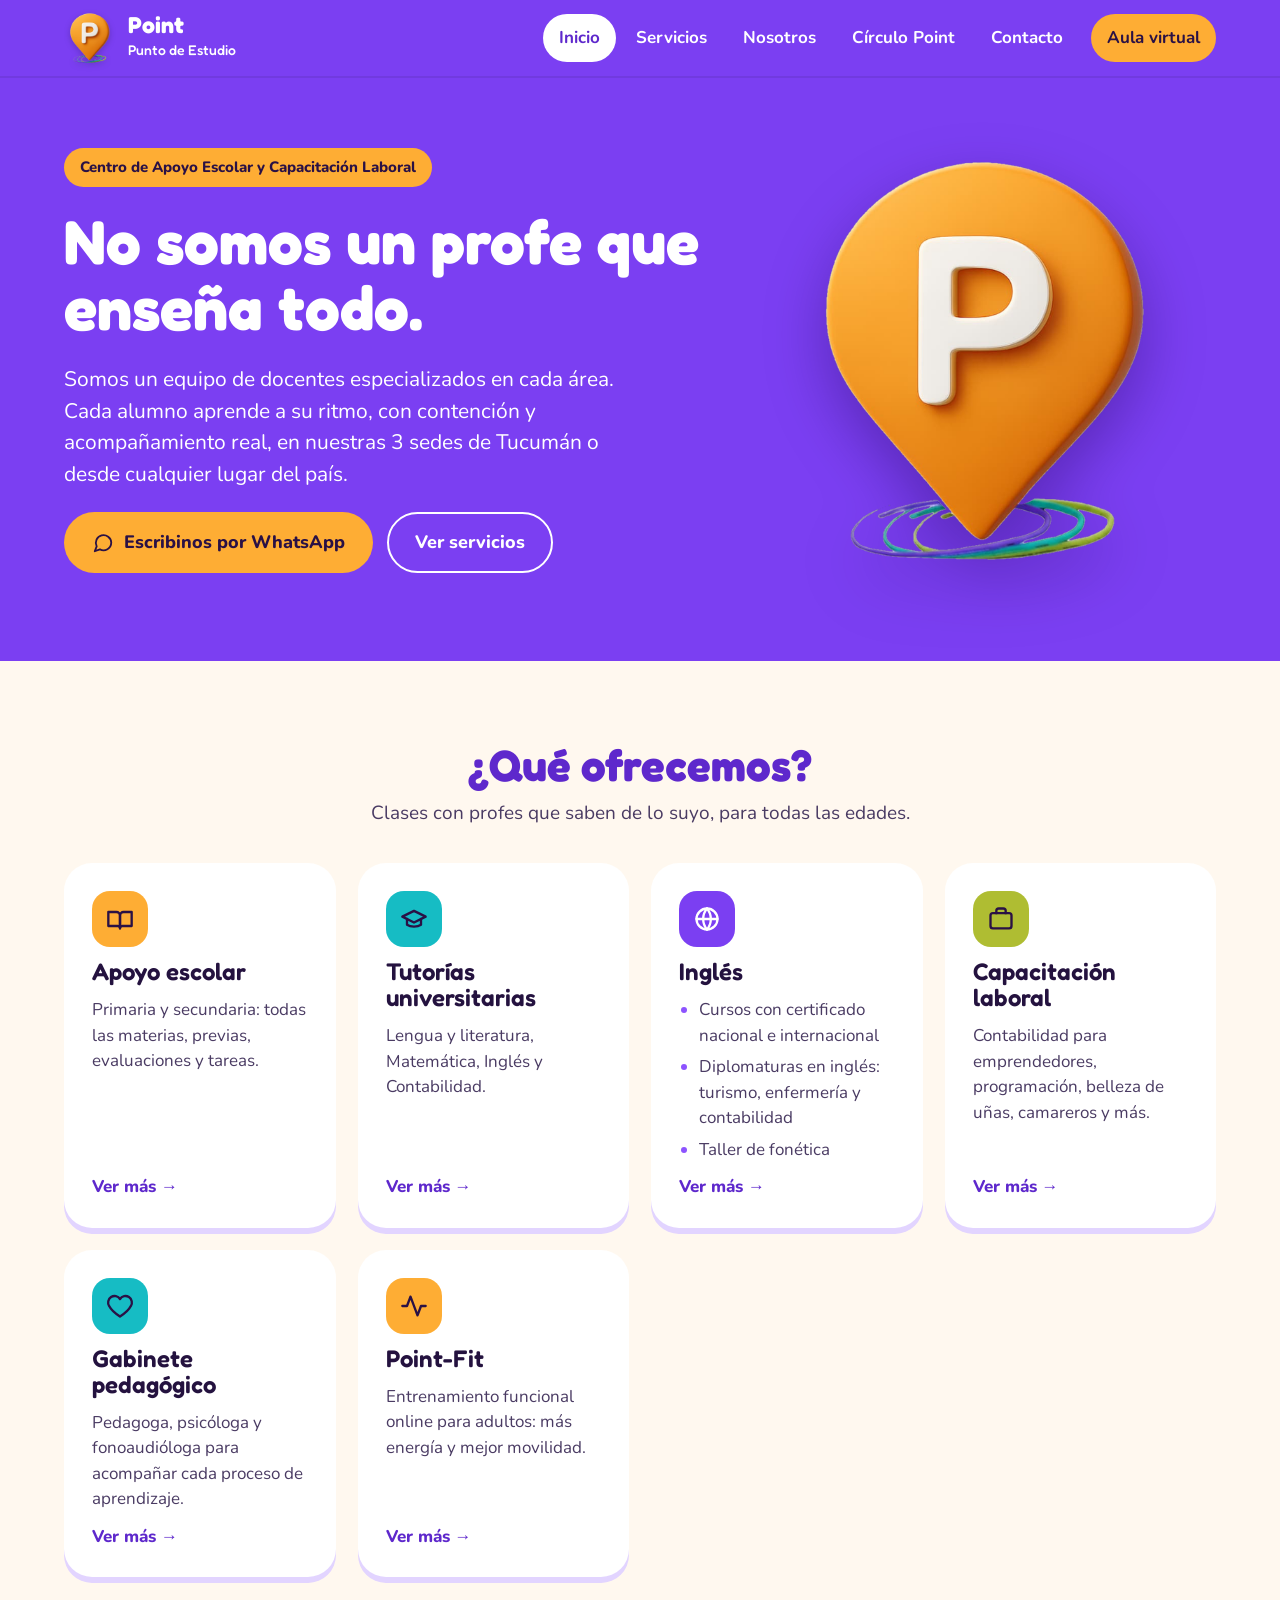
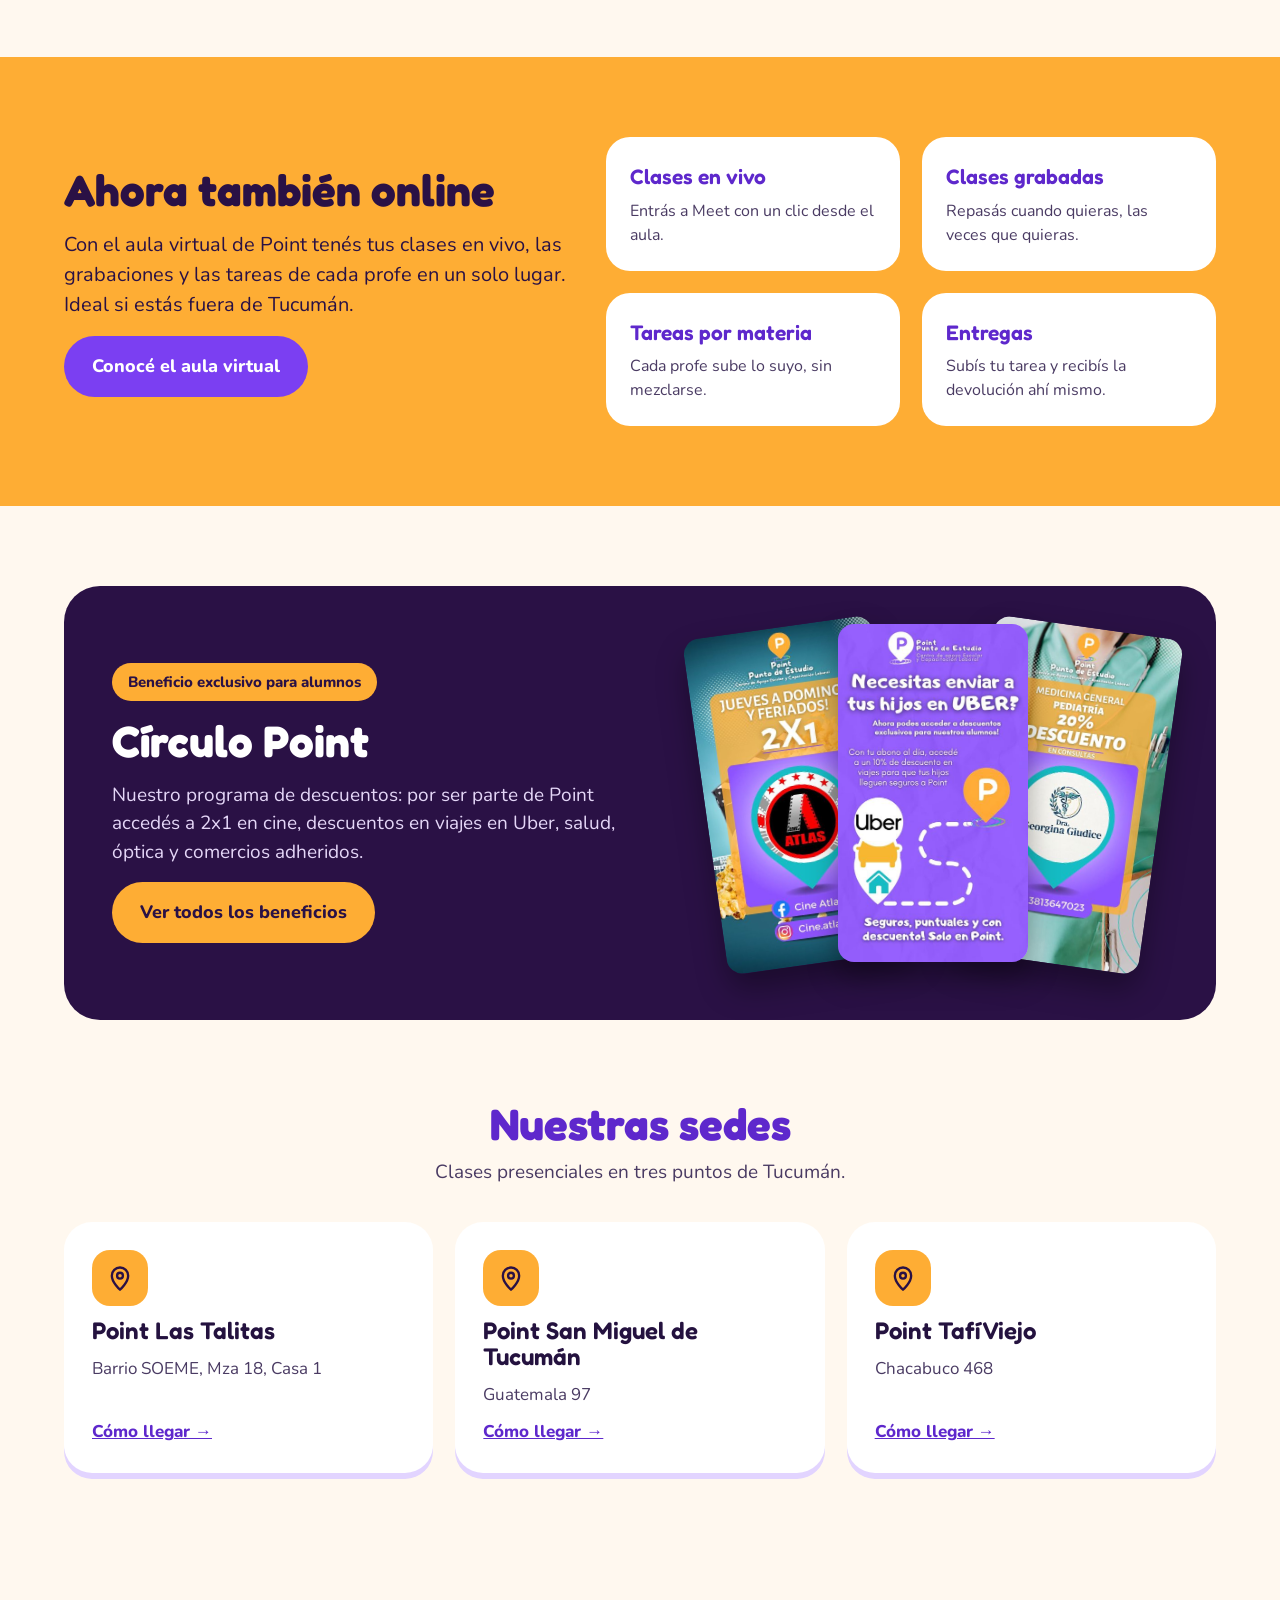
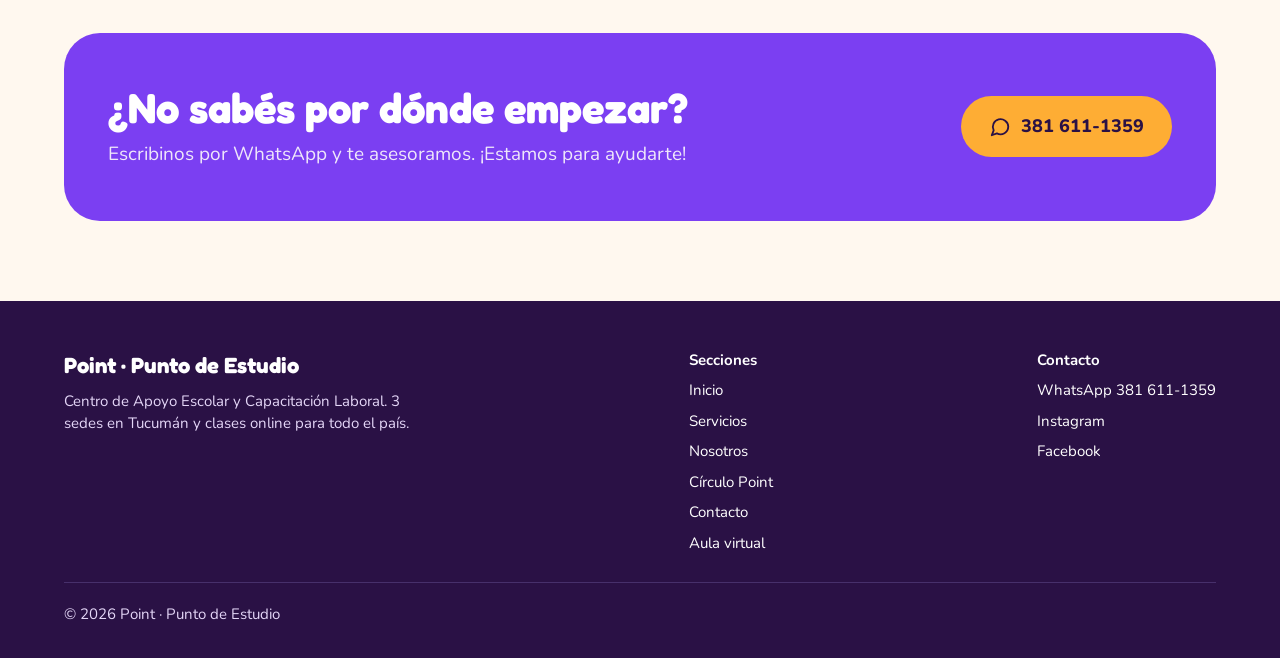
==== commit 3bd5659c: "Arreglar estructura: web y aula en /aula" ====
--- a/index.html
+++ b/index.html
@@ -3,33 +3,99 @@
 <head>
 <meta charset="utf-8">
 <meta name="viewport" content="width=device-width, initial-scale=1">
-<title>Aula virtual · Point Punto de Estudio</title>
-<meta name="description" content="Aula virtual de Point: clases en vivo, grabaciones y tareas.">
-<meta name="robots" content="noindex">
+
+<title>Point · Punto de Estudio — Apoyo Escolar y Capacitación Laboral</title>
+<meta name="description" content="Centro de Apoyo Escolar y Capacitación Laboral en Tucumán. Docentes especializados por materia, presencial y online.">
+<link rel="canonical" href="https://pointpde.com/">
 <meta name="theme-color" content="#7B3FF2">
 <link rel="icon" type="image/png" href="/favicon.png">
+<link rel="apple-touch-icon" href="/logo.png">
+<meta property="og:type" content="website">
+<meta property="og:locale" content="es_AR">
+<meta property="og:site_name" content="Point · Punto de Estudio">
+<meta property="og:title" content="Point · Punto de Estudio — Apoyo Escolar y Capacitación Laboral">
+<meta property="og:description" content="Centro de Apoyo Escolar y Capacitación Laboral en Tucumán. Docentes especializados por materia, presencial y online.">
+<meta property="og:url" content="https://pointpde.com/">
+<meta property="og:image" content="https://pointpde.com/logo.png">
+<meta name="twitter:card" content="summary">
 <link rel="preconnect" href="https://fonts.googleapis.com">
 <link rel="preconnect" href="https://fonts.gstatic.com" crossorigin>
 <link href="https://fonts.googleapis.com/css2?family=Fredoka:wght@500;600;700&family=Nunito:wght@400;600;700;800&display=swap" rel="stylesheet">
-<link rel="stylesheet" href="/styles.css">
-<link rel="stylesheet" href="aula.css">
+<link rel="stylesheet" href="styles.css">
 </head>
-<body class="aula">
+<body>
 <header class="header">
   <div class="wrap">
-    <a class="brand" href="/"><img src="/logo.png" alt="Point"><span><b>Aula Point</b><small>Punto de Estudio</small></span></a>
-    <div class="usuario" id="usuario" hidden>
-      <span id="usuario-nombre"></span>
-      <span class="rol" id="usuario-rol"></span>
-      <button class="btn-salir" type="button" id="btn-salir">Salir</button>
+    <a class="brand" href="index.html"><img src="logo.png" alt="Logo de Point"><span><b>Point</b><small>Punto de Estudio</small></span></a>
+    <button class="burger" type="button" aria-label="Abrir menú" aria-expanded="false" aria-controls="menu"><svg aria-hidden="true" width="26" height="26" viewBox="0 0 24 24" fill="none" stroke="currentColor" stroke-width="2" stroke-linecap="round" stroke-linejoin="round"><path d="M4 7h16M4 12h16M4 17h16"/></svg></button>
+    <nav class="menu" id="menu" aria-label="Principal"><a href="index.html" class="activo" aria-current="page">Inicio</a><a href="servicios.html">Servicios</a><a href="nosotros.html">Nosotros</a><a href="circulo.html">Círculo Point</a><a href="contacto.html">Contacto</a><a class="btn-aula" href="aula/">Aula virtual</a></nav>
+  </div>
+</header>
+<main>
+<section class="hero"><div class="wrap">
+  <div class="texto">
+    <span class="chip">Centro de Apoyo Escolar y Capacitación Laboral</span>
+    <h1>No somos un profe que enseña todo.</h1>
+    <p>Somos un equipo de docentes especializados en cada área. Cada alumno aprende a su ritmo, con contención y acompañamiento real, en nuestras 3 sedes de Tucumán o desde cualquier lugar del país.</p>
+    <div class="acciones">
+      <a class="btn btn-naranja" href="https://wa.me/5493816111359"><svg aria-hidden="true" width="22" height="22" viewBox="0 0 24 24" fill="none" stroke="currentColor" stroke-width="2" stroke-linecap="round" stroke-linejoin="round"><path d="M21 11.5a8.4 8.4 0 0 1-12.4 7.4L3 21l2.1-5.4A8.4 8.4 0 1 1 21 11.5z"/></svg> Escribinos por WhatsApp</a>
+      <a class="btn btn-borde" href="servicios.html">Ver servicios</a>
     </div>
   </div>
-</header>
-<nav class="tabs-aula" id="nav" aria-label="Secciones del aula" hidden><div class="wrap" id="nav-links"></div></nav>
-<main id="app" class="wrap app-main" tabindex="-1">
-  <div class="cargando" role="status">Cargando…</div>
+  <div class="foto"><img src="logo.png" alt="Point Punto de Estudio"></div>
+</div></section>
+
+<section class="seccion"><div class="wrap">
+  <div class="titulo centro"><h2>¿Qué ofrecemos?</h2><p>Clases con profes que saben de lo suyo, para todas las edades.</p></div>
+  <div class="grid"><a class="card" href="servicios.html#escolar"><div class="icono i-naranja"><svg aria-hidden="true" width="28" height="28" viewBox="0 0 24 24" fill="none" stroke="currentColor" stroke-width="2" stroke-linecap="round" stroke-linejoin="round"><path d="M2 6h7a3 3 0 0 1 3 3v11a2 2 0 0 0-2-2H2z"/><path d="M22 6h-7a3 3 0 0 0-3 3v11a2 2 0 0 1 2-2h8z"/></svg></div><h3>Apoyo escolar</h3><p>Primaria y secundaria: todas las materias, previas, evaluaciones y tareas.</p><span class="mas">Ver más →</span></a><a class="card" href="servicios.html#universitario"><div class="icono i-turquesa"><svg aria-hidden="true" width="28" height="28" viewBox="0 0 24 24" fill="none" stroke="currentColor" stroke-width="2" stroke-linecap="round" stroke-linejoin="round"><path d="M22 10 12 5 2 10l10 5z"/><path d="M6 12v5c3 2 9 2 12 0v-5"/></svg></div><h3>Tutorías universitarias</h3><p>Lengua y literatura, Matemática, Inglés y Contabilidad.</p><span class="mas">Ver más →</span></a><a class="card" href="servicios.html#ingles"><div class="icono i-violeta"><svg aria-hidden="true" width="28" height="28" viewBox="0 0 24 24" fill="none" stroke="currentColor" stroke-width="2" stroke-linecap="round" stroke-linejoin="round"><circle cx="12" cy="12" r="9"/><path d="M3 12h18"/><path d="M12 3a14 14 0 0 1 0 18"/><path d="M12 3a14 14 0 0 0 0 18"/></svg></div><h3>Inglés</h3><ul class="lista"><li>Cursos con certificado nacional e internacional</li><li>Diplomaturas en inglés: turismo, enfermería y contabilidad</li><li>Taller de fonética</li></ul><span class="mas">Ver más →</span></a><a class="card" href="servicios.html#adultos"><div class="icono i-verde"><svg aria-hidden="true" width="28" height="28" viewBox="0 0 24 24" fill="none" stroke="currentColor" stroke-width="2" stroke-linecap="round" stroke-linejoin="round"><rect x="3" y="7" width="18" height="13" rx="2"/><path d="M8 7V5a2 2 0 0 1 2-2h4a2 2 0 0 1 2 2v2"/></svg></div><h3>Capacitación laboral</h3><p>Contabilidad para emprendedores, programación, belleza de uñas, camareros y más.</p><span class="mas">Ver más →</span></a><a class="card" href="servicios.html#gabinete"><div class="icono i-turquesa"><svg aria-hidden="true" width="28" height="28" viewBox="0 0 24 24" fill="none" stroke="currentColor" stroke-width="2" stroke-linecap="round" stroke-linejoin="round"><path d="M12 21s-7-4.5-9.3-9A5.3 5.3 0 0 1 12 6a5.3 5.3 0 0 1 9.3 6c-2.3 4.5-9.3 9-9.3 9z"/></svg></div><h3>Gabinete pedagógico</h3><p>Pedagoga, psicóloga y fonoaudióloga para acompañar cada proceso de aprendizaje.</p><span class="mas">Ver más →</span></a><a class="card" href="servicios.html#pointfit"><div class="icono i-naranja"><svg aria-hidden="true" width="28" height="28" viewBox="0 0 24 24" fill="none" stroke="currentColor" stroke-width="2" stroke-linecap="round" stroke-linejoin="round"><path d="M22 12h-4l-3 8L9 4l-3 8H2"/></svg></div><h3>Point-Fit</h3><p>Entrenamiento funcional online para adultos: más energía y mejor movilidad.</p><span class="mas">Ver más →</span></a></div>
+</div></section>
+
+<section class="seccion banda"><div class="wrap">
+  <div class="lado">
+    <h2>Ahora también online</h2>
+    <p style="font-size:20px">Con el aula virtual de Point tenés tus clases en vivo, las grabaciones y las tareas de cada profe en un solo lugar. Ideal si estás fuera de Tucumán.</p>
+    <div class="acciones"><a class="btn btn-violeta" href="aula.html">Conocé el aula virtual</a></div>
+  </div>
+  <div class="grid">
+    <div class="mini"><b>Clases en vivo</b><span>Entrás a Meet con un clic desde el aula.</span></div>
+    <div class="mini"><b>Clases grabadas</b><span>Repasás cuando quieras, las veces que quieras.</span></div>
+    <div class="mini"><b>Tareas por materia</b><span>Cada profe sube lo suyo, sin mezclarse.</span></div>
+    <div class="mini"><b>Entregas</b><span>Subís tu tarea y recibís la devolución ahí mismo.</span></div>
+  </div>
+</div></section>
+<section class="seccion"><div class="wrap">
+  <div class="circulo">
+    <div class="lado">
+      <span class="chip">Beneficio exclusivo para alumnos</span>
+      <h2>Círculo Point</h2>
+      <p>Nuestro programa de descuentos: por ser parte de Point accedés a 2x1 en cine, descuentos en viajes en Uber, salud, óptica y comercios adheridos.</p>
+      <div class="acciones"><a class="btn btn-naranja" href="circulo.html">Ver todos los beneficios</a></div>
+    </div>
+    <a class="abanico" href="circulo.html" aria-label="Ver los beneficios de Círculo Point"><img src="circulo/cine-atlas-mini.jpg" alt="" width="420" height="747"><img src="circulo/uber-mini.jpg" alt="" width="420" height="747"><img src="circulo/dra-giudice-mini.jpg" alt="" width="420" height="747"></a>
+  </div>
+</div></section>
+<section class="seccion" style="padding-top:0"><div class="wrap">
+  <div class="titulo centro"><h2>Nuestras sedes</h2><p>Clases presenciales en tres puntos de Tucumán.</p></div>
+  <div class="grid"><div class="card"><div class="icono i-naranja"><svg aria-hidden="true" width="28" height="28" viewBox="0 0 24 24" fill="none" stroke="currentColor" stroke-width="2" stroke-linecap="round" stroke-linejoin="round"><path d="M12 22s7-6.2 7-12a7 7 0 0 0-14 0c0 5.8 7 12 7 12z"/><circle cx="12" cy="10" r="2.5"/></svg></div><h3>Point Las Talitas</h3><p>Barrio SOEME, Mza 18, Casa 1</p><a class="mas" href="https://maps.app.goo.gl/w6DBD1nTL85X4Jgk9" target="_blank" rel="noopener">Cómo llegar →</a></div><div class="card"><div class="icono i-naranja"><svg aria-hidden="true" width="28" height="28" viewBox="0 0 24 24" fill="none" stroke="currentColor" stroke-width="2" stroke-linecap="round" stroke-linejoin="round"><path d="M12 22s7-6.2 7-12a7 7 0 0 0-14 0c0 5.8 7 12 7 12z"/><circle cx="12" cy="10" r="2.5"/></svg></div><h3>Point San Miguel de Tucumán</h3><p>Guatemala 97</p><a class="mas" href="https://www.google.com/maps/search/?api=1&query=Guatemala%2097%2C%20San%20Miguel%20de%20Tucum%C3%A1n" target="_blank" rel="noopener">Cómo llegar →</a></div><div class="card"><div class="icono i-naranja"><svg aria-hidden="true" width="28" height="28" viewBox="0 0 24 24" fill="none" stroke="currentColor" stroke-width="2" stroke-linecap="round" stroke-linejoin="round"><path d="M12 22s7-6.2 7-12a7 7 0 0 0-14 0c0 5.8 7 12 7 12z"/><circle cx="12" cy="10" r="2.5"/></svg></div><h3>Point Tafí Viejo</h3><p>Chacabuco 468</p><a class="mas" href="https://maps.app.goo.gl/cp3GAEoxcLqL2k2b9" target="_blank" rel="noopener">Cómo llegar →</a></div></div>
+</div></section>
+<section class="cta"><div class="wrap"><div class="caja">
+  <div><h2>¿No sabés por dónde empezar?</h2><p>Escribinos por WhatsApp y te asesoramos. ¡Estamos para ayudarte!</p></div>
+  <a class="btn btn-naranja" href="https://wa.me/5493816111359"><svg aria-hidden="true" width="22" height="22" viewBox="0 0 24 24" fill="none" stroke="currentColor" stroke-width="2" stroke-linecap="round" stroke-linejoin="round"><path d="M21 11.5a8.4 8.4 0 0 1-12.4 7.4L3 21l2.1-5.4A8.4 8.4 0 1 1 21 11.5z"/></svg> 381 611-1359</a>
+</div></div></section>
 </main>
-<div class="aviso-flotante" id="toast" role="status" aria-live="polite" hidden></div>
-<script type="module" src="app.js"></script>
+<footer class="footer">
+  <div class="wrap">
+    <div class="cols">
+      <div style="max-width:360px;display:flex;flex-direction:column;gap:8px">
+        <b style="font-family:'Fredoka',sans-serif;font-size:22px">Point · Punto de Estudio</b>
+        <span>Centro de Apoyo Escolar y Capacitación Laboral. 3 sedes en Tucumán y clases online para todo el país.</span>
+      </div>
+      <nav aria-label="Secciones"><b>Secciones</b><a href="index.html">Inicio</a><a href="servicios.html">Servicios</a><a href="nosotros.html">Nosotros</a><a href="circulo.html">Círculo Point</a><a href="contacto.html">Contacto</a><a href="aula.html">Aula virtual</a></nav>
+      <nav aria-label="Contacto"><b>Contacto</b><a href="https://wa.me/5493816111359">WhatsApp 381 611-1359</a><a href="https://www.instagram.com/pointpuntodeestudio">Instagram</a><a href="https://www.facebook.com/point.puntodeestudio.5">Facebook</a></nav>
+    </div>
+    <div class="copy">© 2026 Point · Punto de Estudio</div>
+  </div>
+</footer>
+<script src="main.js"></script>
 </body>
 </html>
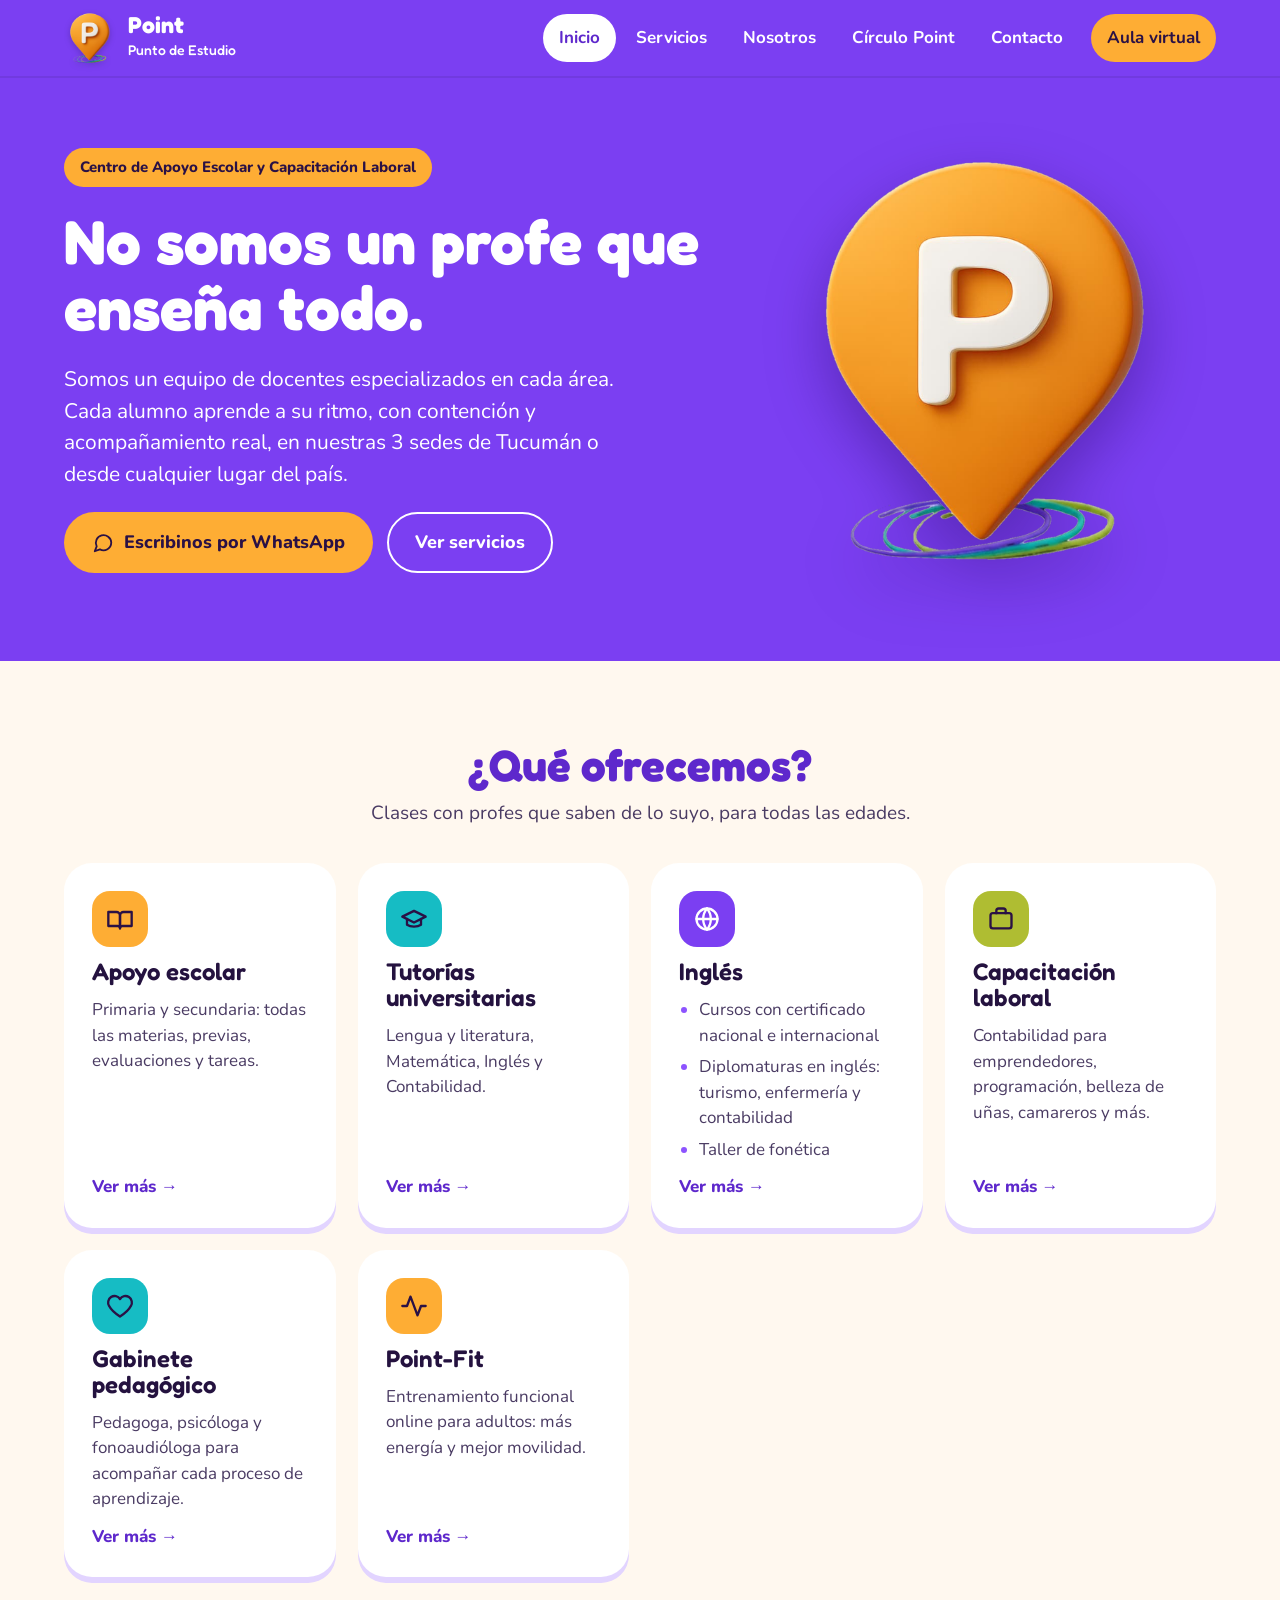
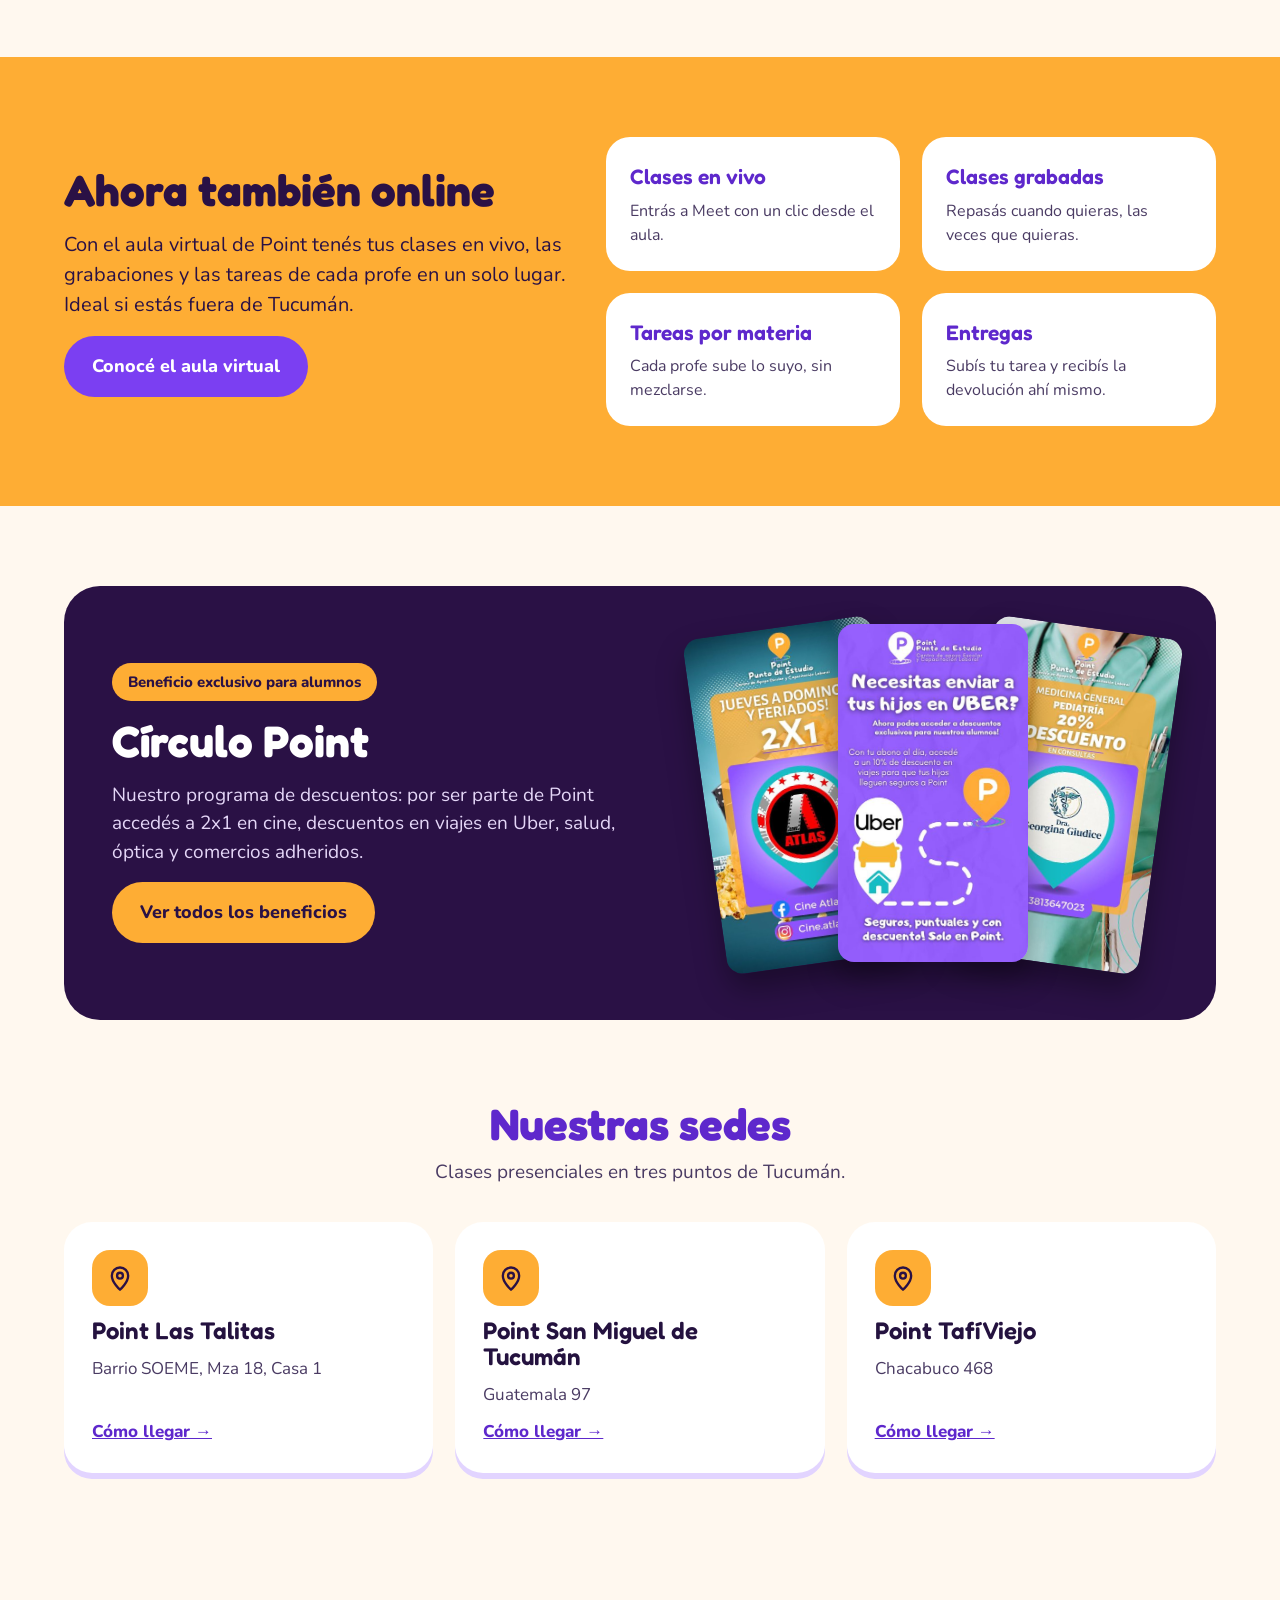
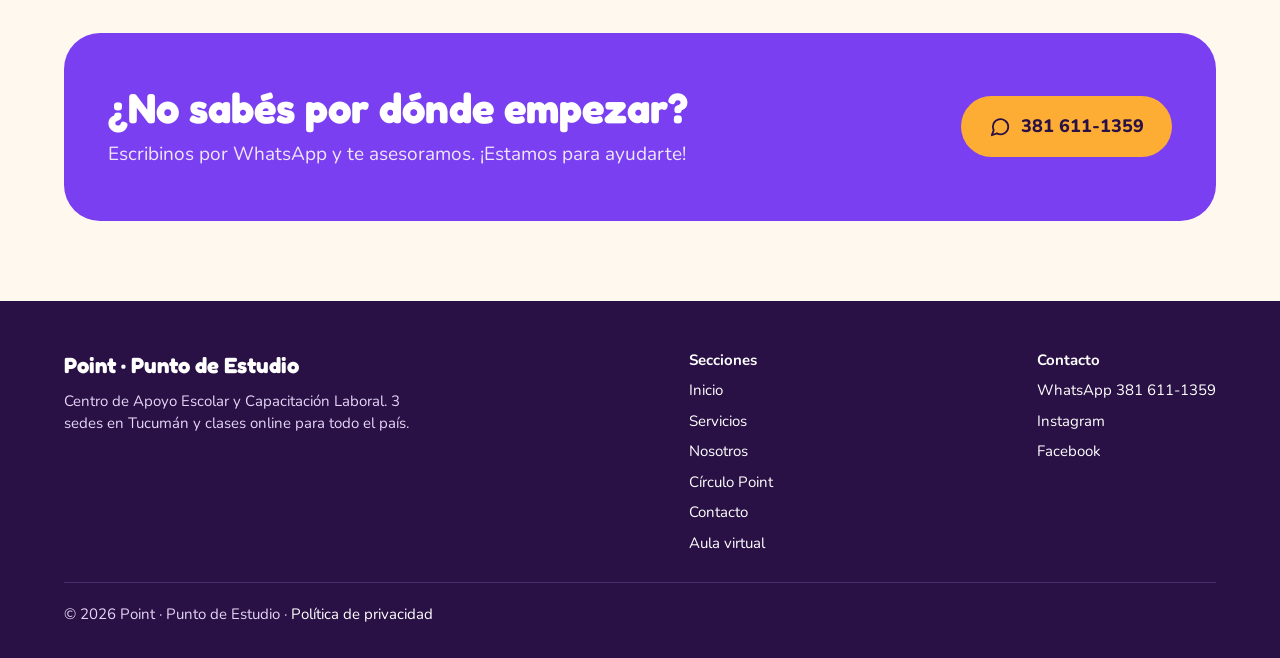
==== commit 68fe828e: "Política de privacidad y mejoras del aula" ====
--- a/index.html
+++ b/index.html
@@ -93,7 +93,7 @@
       <nav aria-label="Secciones"><b>Secciones</b><a href="index.html">Inicio</a><a href="servicios.html">Servicios</a><a href="nosotros.html">Nosotros</a><a href="circulo.html">Círculo Point</a><a href="contacto.html">Contacto</a><a href="aula.html">Aula virtual</a></nav>
       <nav aria-label="Contacto"><b>Contacto</b><a href="https://wa.me/5493816111359">WhatsApp 381 611-1359</a><a href="https://www.instagram.com/pointpuntodeestudio">Instagram</a><a href="https://www.facebook.com/point.puntodeestudio.5">Facebook</a></nav>
     </div>
-    <div class="copy">© 2026 Point · Punto de Estudio</div>
+    <div class="copy">© 2026 Point · Punto de Estudio · <a href="privacidad.html">Política de privacidad</a></div>
   </div>
 </footer>
 <script src="main.js"></script>
--- a/styles.css
+++ b/styles.css
@@ -216,3 +216,10 @@
 @media (max-width:520px){.beneficios{grid-template-columns:repeat(2,minmax(0,1fr));gap:12px}.beneficio{border-radius:14px}}
 .menu a{white-space:nowrap}
 @media (min-width:901px) and (max-width:1150px){.menu a{padding:10px 11px;font-size:15px}.brand small{display:none}}
+
+.menu a.btn-aula.con-usuario{display:inline-flex;align-items:center;gap:8px}
+
+.caja-legal{background:#fff;border-radius:var(--radio);padding:40px;box-shadow:0 6px 0 #E2D4FF;max-width:860px;display:flex;flex-direction:column;gap:14px;line-height:1.65}
+.caja-legal h2{font-size:26px;color:var(--violeta-osc);margin-top:14px}
+.caja-legal ul{margin:0;padding-left:22px;display:flex;flex-direction:column;gap:8px}
+@media (max-width:720px){.caja-legal{padding:26px 20px}}
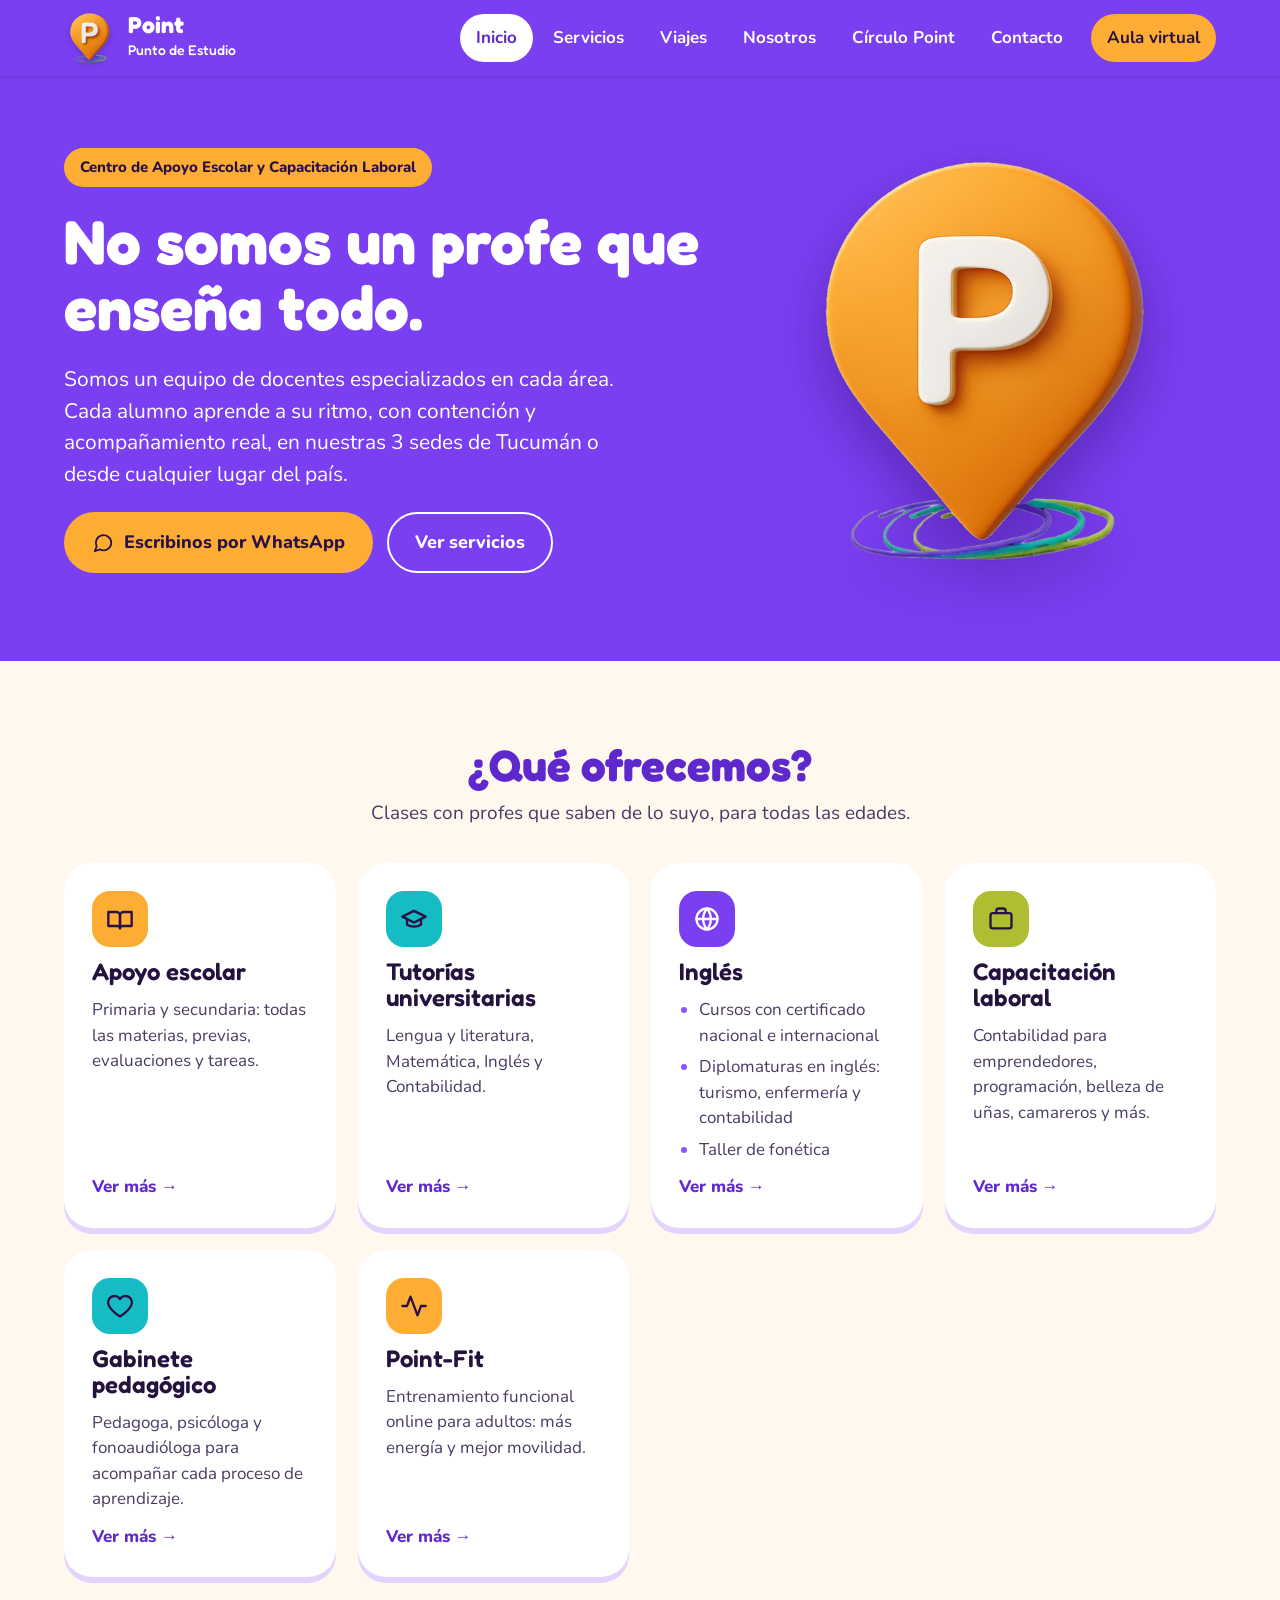
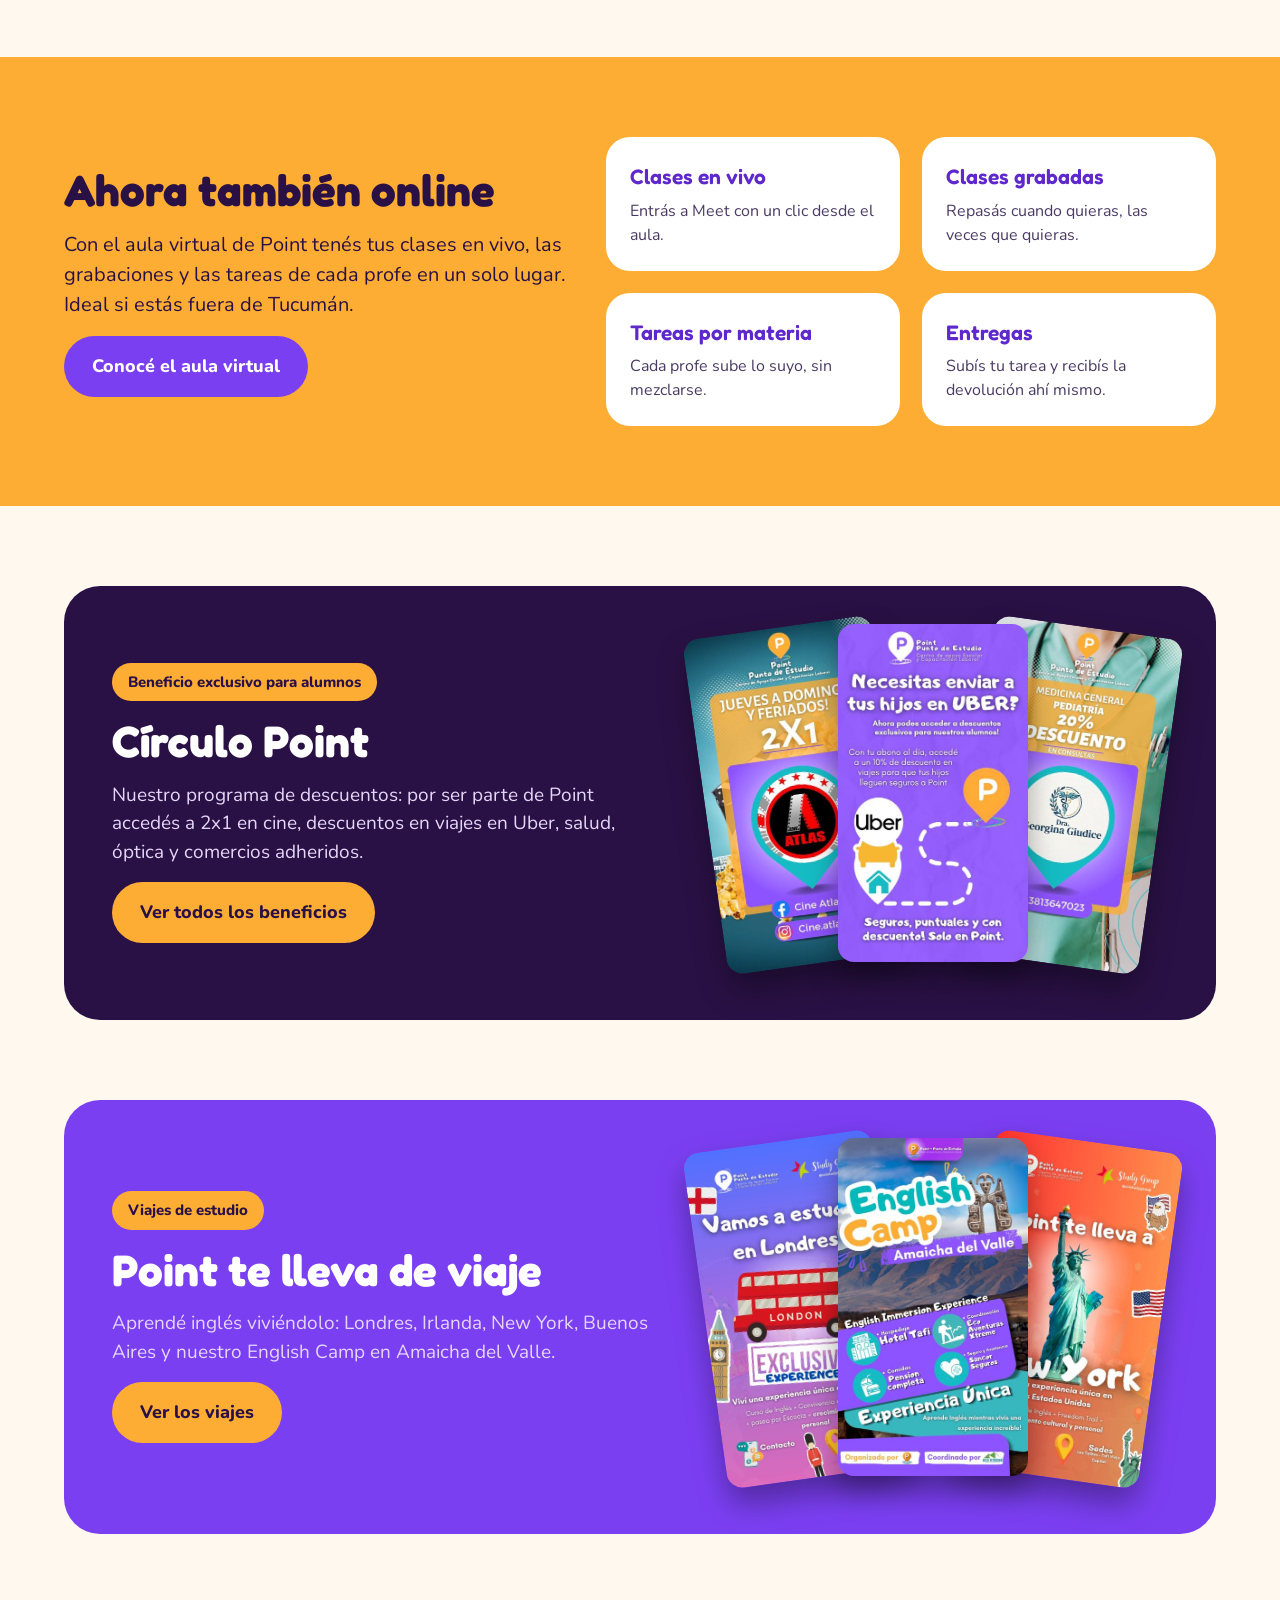
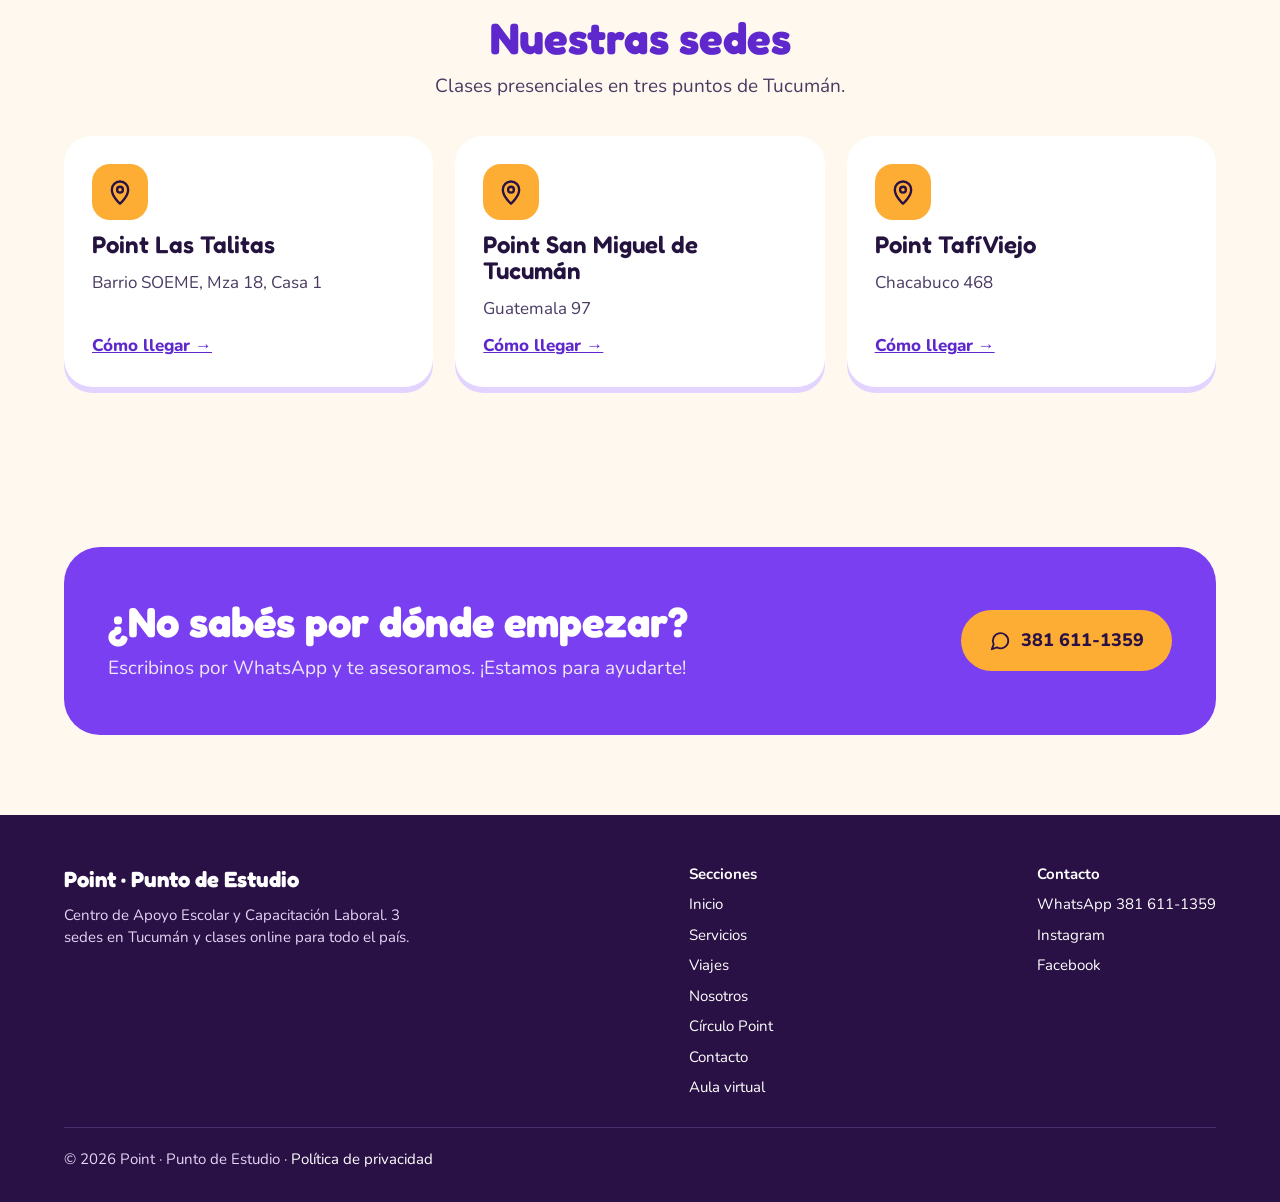
==== commit 83d5da20: "Página de viajes y botón Material extra en el aula" ====
--- a/index.html
+++ b/index.html
@@ -28,7 +28,7 @@
   <div class="wrap">
     <a class="brand" href="index.html"><img src="logo.png" alt="Logo de Point"><span><b>Point</b><small>Punto de Estudio</small></span></a>
     <button class="burger" type="button" aria-label="Abrir menú" aria-expanded="false" aria-controls="menu"><svg aria-hidden="true" width="26" height="26" viewBox="0 0 24 24" fill="none" stroke="currentColor" stroke-width="2" stroke-linecap="round" stroke-linejoin="round"><path d="M4 7h16M4 12h16M4 17h16"/></svg></button>
-    <nav class="menu" id="menu" aria-label="Principal"><a href="index.html" class="activo" aria-current="page">Inicio</a><a href="servicios.html">Servicios</a><a href="nosotros.html">Nosotros</a><a href="circulo.html">Círculo Point</a><a href="contacto.html">Contacto</a><a class="btn-aula" href="aula/">Aula virtual</a></nav>
+    <nav class="menu" id="menu" aria-label="Principal"><a href="index.html" class="activo" aria-current="page">Inicio</a><a href="servicios.html">Servicios</a><a href="viajes.html">Viajes</a><a href="nosotros.html">Nosotros</a><a href="circulo.html">Círculo Point</a><a href="contacto.html">Contacto</a><a class="btn-aula" href="aula/">Aula virtual</a></nav>
   </div>
 </header>
 <main>
@@ -75,6 +75,17 @@
   </div>
 </div></section>
 <section class="seccion" style="padding-top:0"><div class="wrap">
+  <div class="circulo viajes-home">
+    <div class="lado">
+      <span class="chip">Viajes de estudio</span>
+      <h2>Point te lleva de viaje</h2>
+      <p>Aprendé inglés viviéndolo: Londres, Irlanda, New York, Buenos Aires y nuestro English Camp en Amaicha del Valle.</p>
+      <div class="acciones"><a class="btn btn-naranja" href="viajes.html">Ver los viajes</a></div>
+    </div>
+    <a class="abanico" href="viajes.html" aria-label="Ver los viajes de estudio"><img src="viajes/londres-mini.jpg" alt="" width="420" height="747"><img src="viajes/amaicha-mini.jpg" alt="" width="420" height="747"><img src="viajes/nueva-york-mini.jpg" alt="" width="420" height="747"></a>
+  </div>
+</div></section>
+<section class="seccion" style="padding-top:0"><div class="wrap">
   <div class="titulo centro"><h2>Nuestras sedes</h2><p>Clases presenciales en tres puntos de Tucumán.</p></div>
   <div class="grid"><div class="card"><div class="icono i-naranja"><svg aria-hidden="true" width="28" height="28" viewBox="0 0 24 24" fill="none" stroke="currentColor" stroke-width="2" stroke-linecap="round" stroke-linejoin="round"><path d="M12 22s7-6.2 7-12a7 7 0 0 0-14 0c0 5.8 7 12 7 12z"/><circle cx="12" cy="10" r="2.5"/></svg></div><h3>Point Las Talitas</h3><p>Barrio SOEME, Mza 18, Casa 1</p><a class="mas" href="https://maps.app.goo.gl/w6DBD1nTL85X4Jgk9" target="_blank" rel="noopener">Cómo llegar →</a></div><div class="card"><div class="icono i-naranja"><svg aria-hidden="true" width="28" height="28" viewBox="0 0 24 24" fill="none" stroke="currentColor" stroke-width="2" stroke-linecap="round" stroke-linejoin="round"><path d="M12 22s7-6.2 7-12a7 7 0 0 0-14 0c0 5.8 7 12 7 12z"/><circle cx="12" cy="10" r="2.5"/></svg></div><h3>Point San Miguel de Tucumán</h3><p>Guatemala 97</p><a class="mas" href="https://www.google.com/maps/search/?api=1&query=Guatemala%2097%2C%20San%20Miguel%20de%20Tucum%C3%A1n" target="_blank" rel="noopener">Cómo llegar →</a></div><div class="card"><div class="icono i-naranja"><svg aria-hidden="true" width="28" height="28" viewBox="0 0 24 24" fill="none" stroke="currentColor" stroke-width="2" stroke-linecap="round" stroke-linejoin="round"><path d="M12 22s7-6.2 7-12a7 7 0 0 0-14 0c0 5.8 7 12 7 12z"/><circle cx="12" cy="10" r="2.5"/></svg></div><h3>Point Tafí Viejo</h3><p>Chacabuco 468</p><a class="mas" href="https://maps.app.goo.gl/cp3GAEoxcLqL2k2b9" target="_blank" rel="noopener">Cómo llegar →</a></div></div>
 </div></section>
@@ -90,7 +101,7 @@
         <b style="font-family:'Fredoka',sans-serif;font-size:22px">Point · Punto de Estudio</b>
         <span>Centro de Apoyo Escolar y Capacitación Laboral. 3 sedes en Tucumán y clases online para todo el país.</span>
       </div>
-      <nav aria-label="Secciones"><b>Secciones</b><a href="index.html">Inicio</a><a href="servicios.html">Servicios</a><a href="nosotros.html">Nosotros</a><a href="circulo.html">Círculo Point</a><a href="contacto.html">Contacto</a><a href="aula.html">Aula virtual</a></nav>
+      <nav aria-label="Secciones"><b>Secciones</b><a href="index.html">Inicio</a><a href="servicios.html">Servicios</a><a href="viajes.html">Viajes</a><a href="nosotros.html">Nosotros</a><a href="circulo.html">Círculo Point</a><a href="contacto.html">Contacto</a><a href="aula.html">Aula virtual</a></nav>
       <nav aria-label="Contacto"><b>Contacto</b><a href="https://wa.me/5493816111359">WhatsApp 381 611-1359</a><a href="https://www.instagram.com/pointpuntodeestudio">Instagram</a><a href="https://www.facebook.com/point.puntodeestudio.5">Facebook</a></nav>
     </div>
     <div class="copy">© 2026 Point · Punto de Estudio · <a href="privacidad.html">Política de privacidad</a></div>
--- a/styles.css
+++ b/styles.css
@@ -223,3 +223,19 @@
 .caja-legal h2{font-size:26px;color:var(--violeta-osc);margin-top:14px}
 .caja-legal ul{margin:0;padding-left:22px;display:flex;flex-direction:column;gap:8px}
 @media (max-width:720px){.caja-legal{padding:26px 20px}}
+
+.dato{min-width:0}
+.dato>span:last-child{min-width:0;overflow-wrap:anywhere}
+.dato .icono{flex:0 0 56px}
+/* Viajes */
+.viajes{display:grid;grid-template-columns:repeat(auto-fill,minmax(260px,1fr));gap:24px}
+.viaje{background:#fff;border-radius:24px;overflow:hidden;box-shadow:0 6px 0 #E2D4FF;display:flex;flex-direction:column}
+.viaje .beneficio{border-radius:0;box-shadow:none;aspect-ratio:3/4;width:100%}
+.viaje .beneficio img{object-position:top}
+.viaje-txt{padding:18px 20px 22px;display:flex;flex-direction:column;gap:8px;flex:1}
+.viaje-txt h3{font-size:24px;color:var(--violeta-osc)}
+.viaje-txt .lugar{font-weight:800;font-size:14px;color:var(--turquesa);text-transform:uppercase;letter-spacing:.04em}
+.viaje-txt p{color:var(--suave);flex:1}
+.viaje-txt .btn{align-self:flex-start;margin-top:6px}
+.nota-viajes{margin-top:24px;font-weight:700;color:var(--suave)}
+.viajes-home{background:var(--violeta)}
